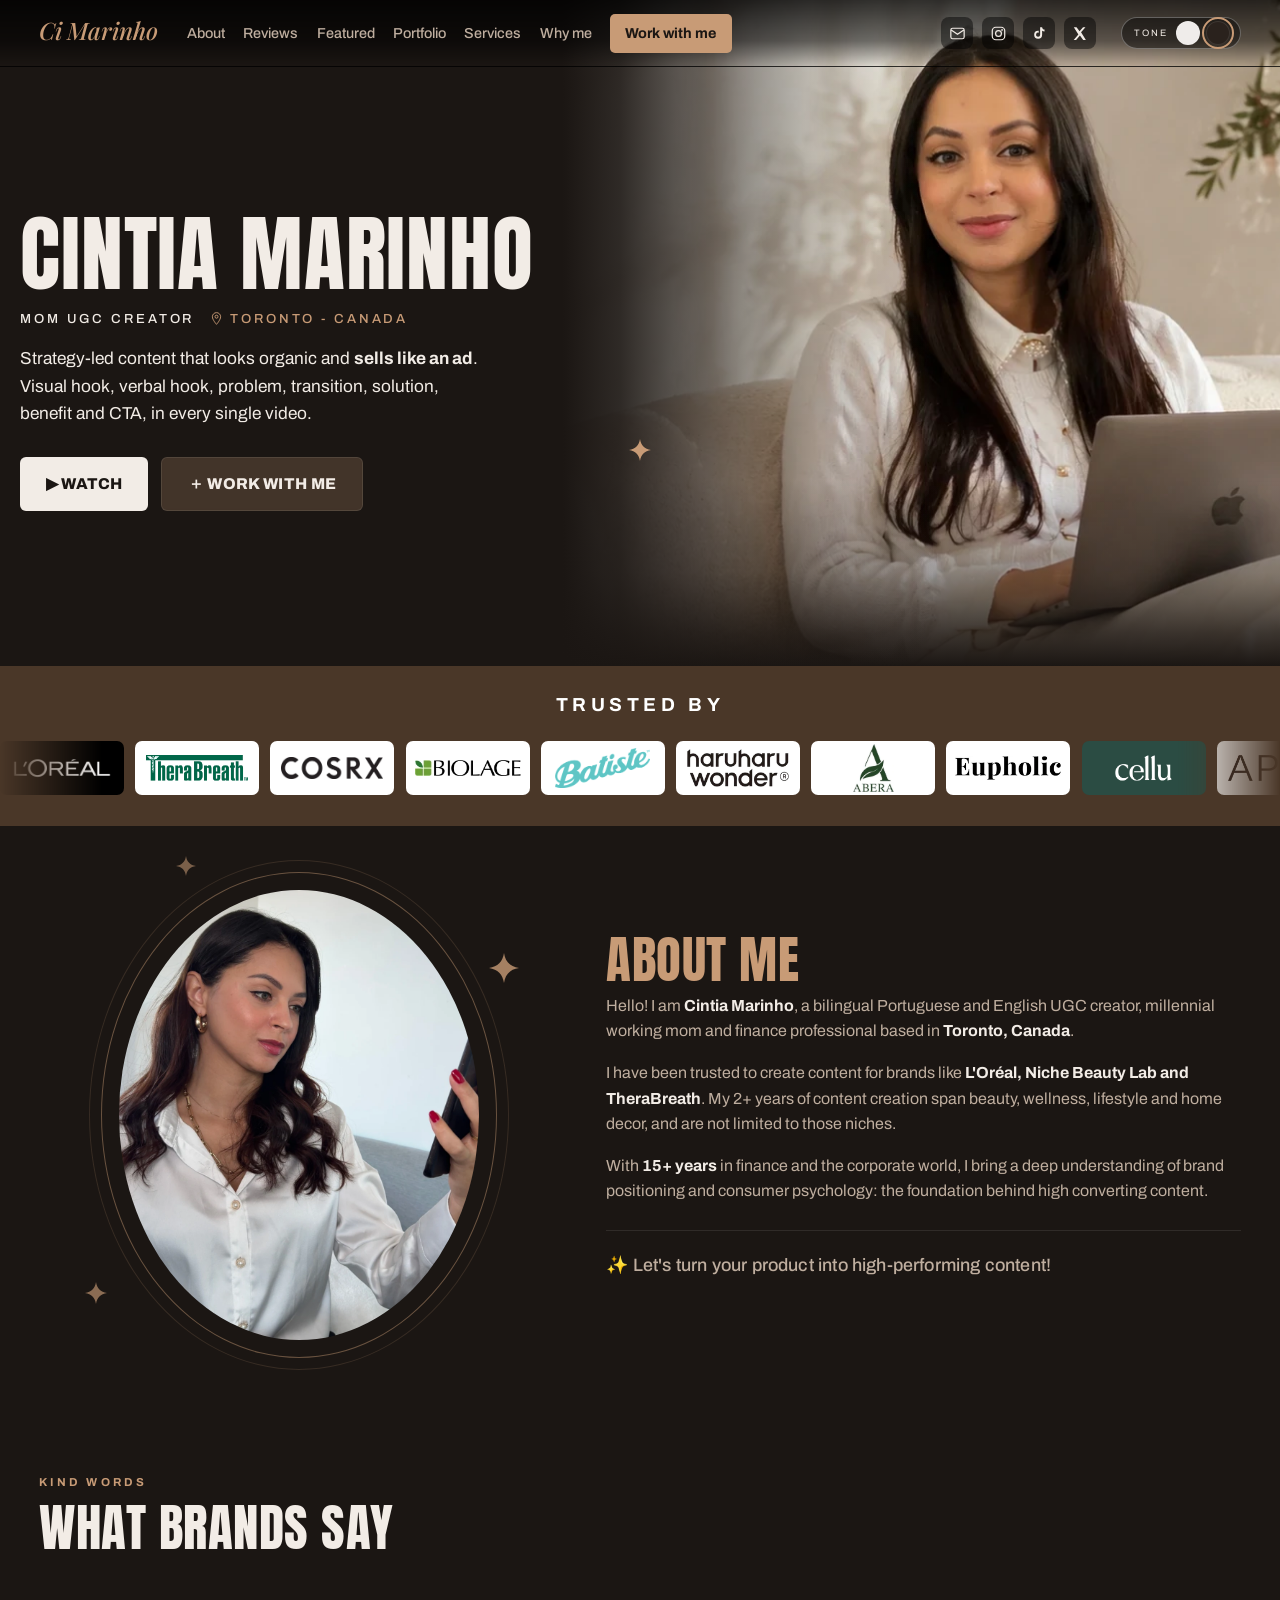
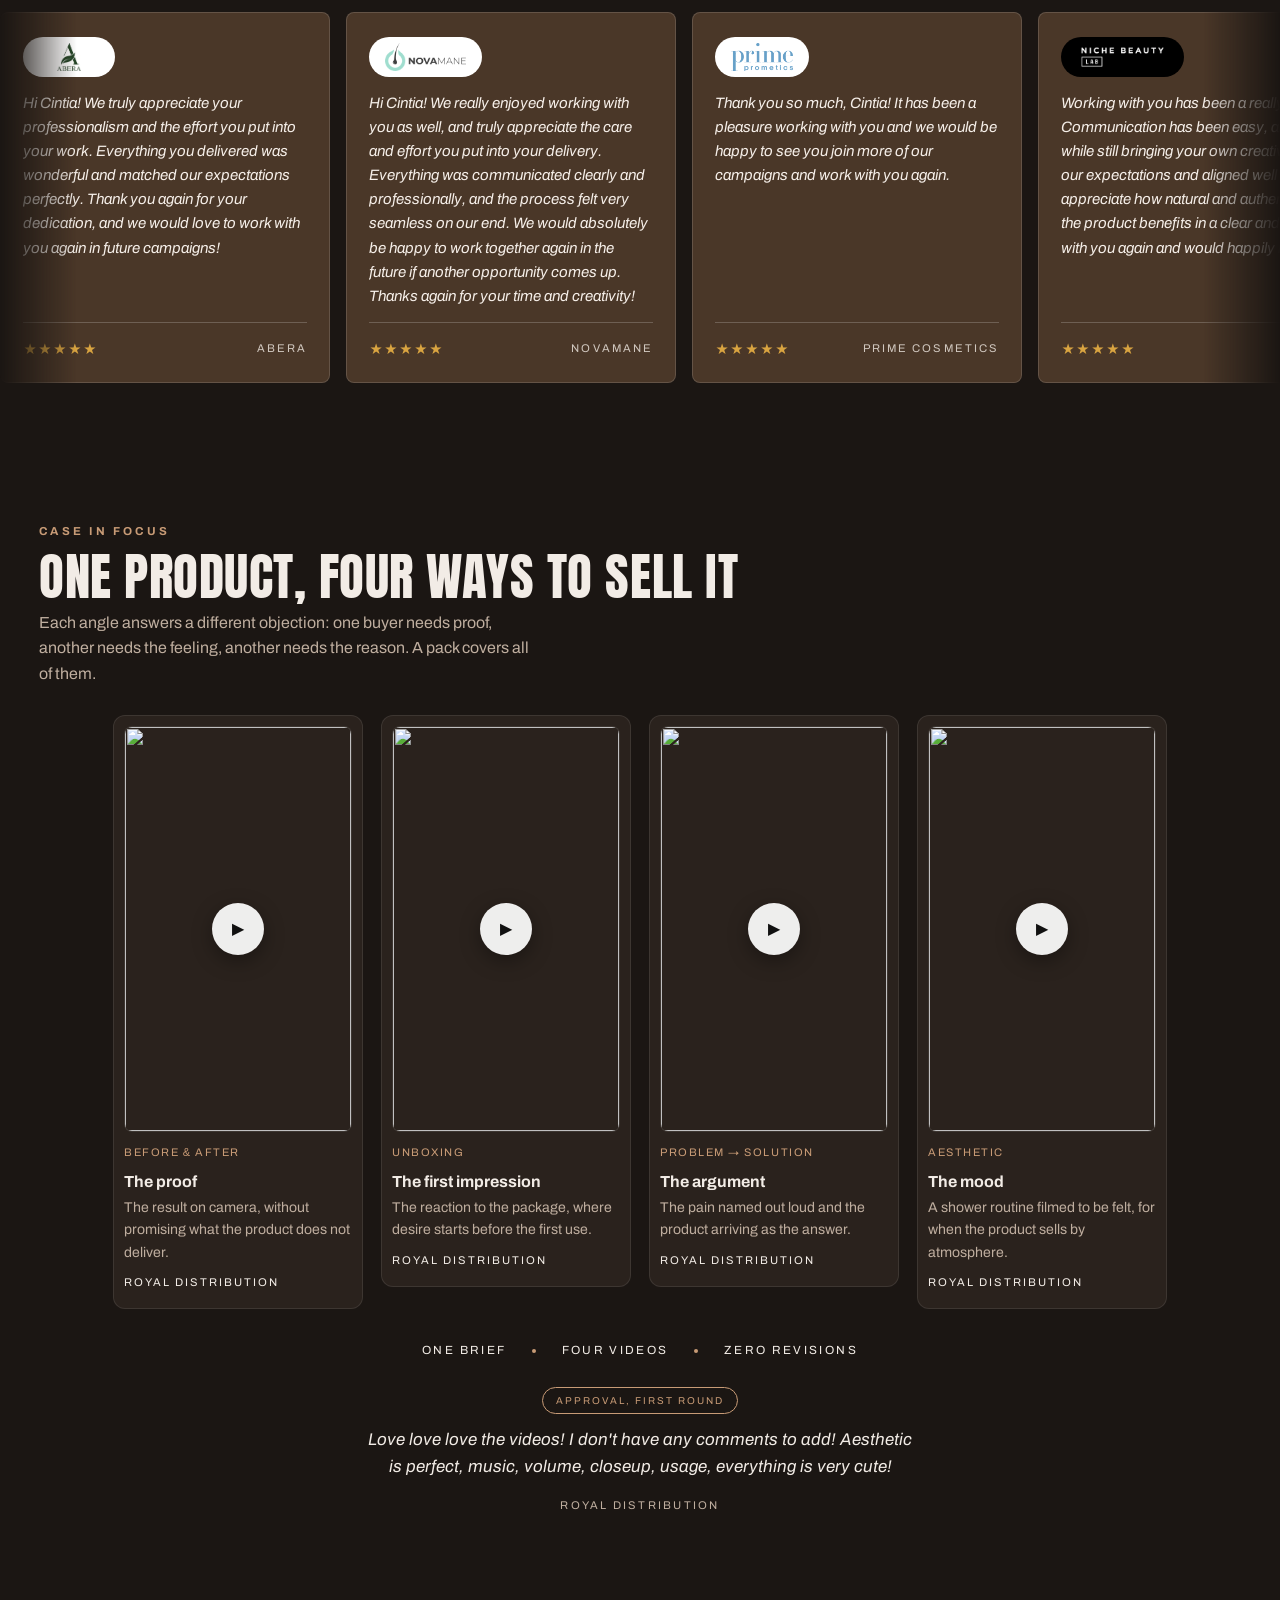
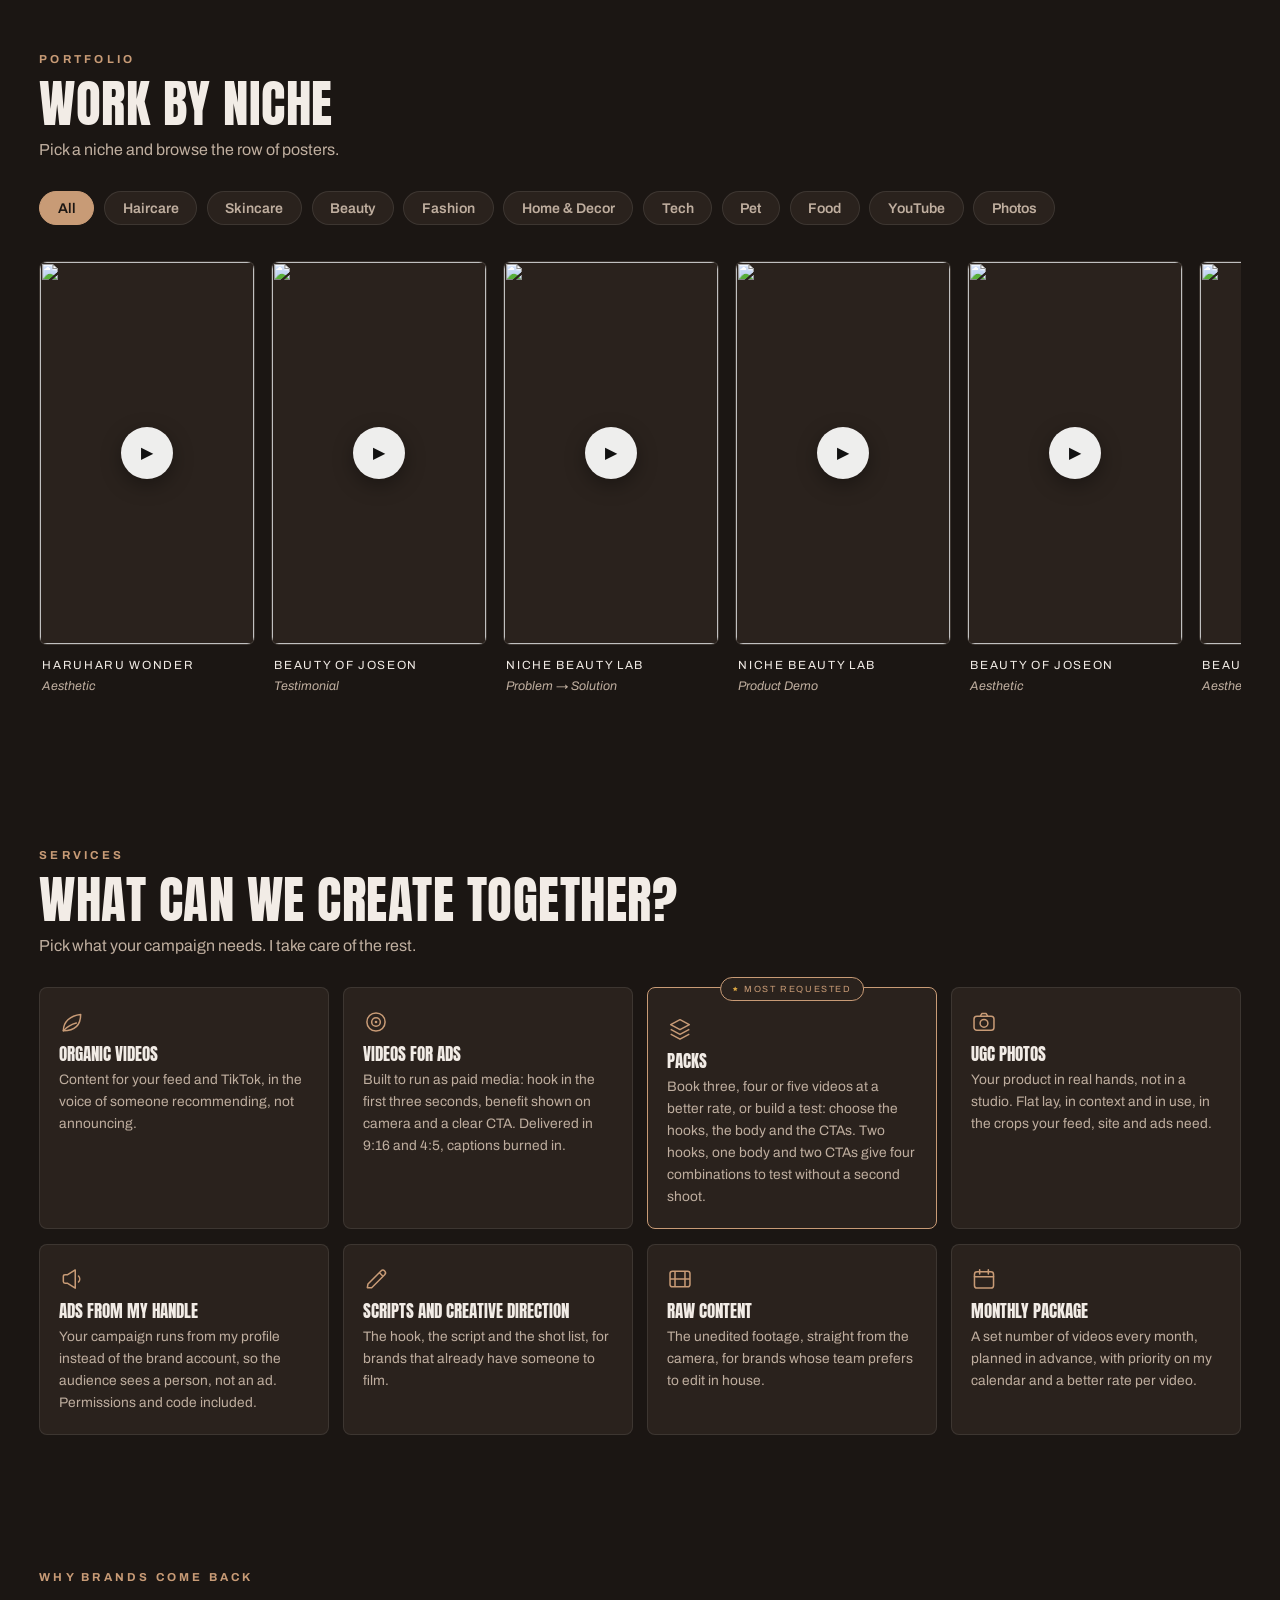
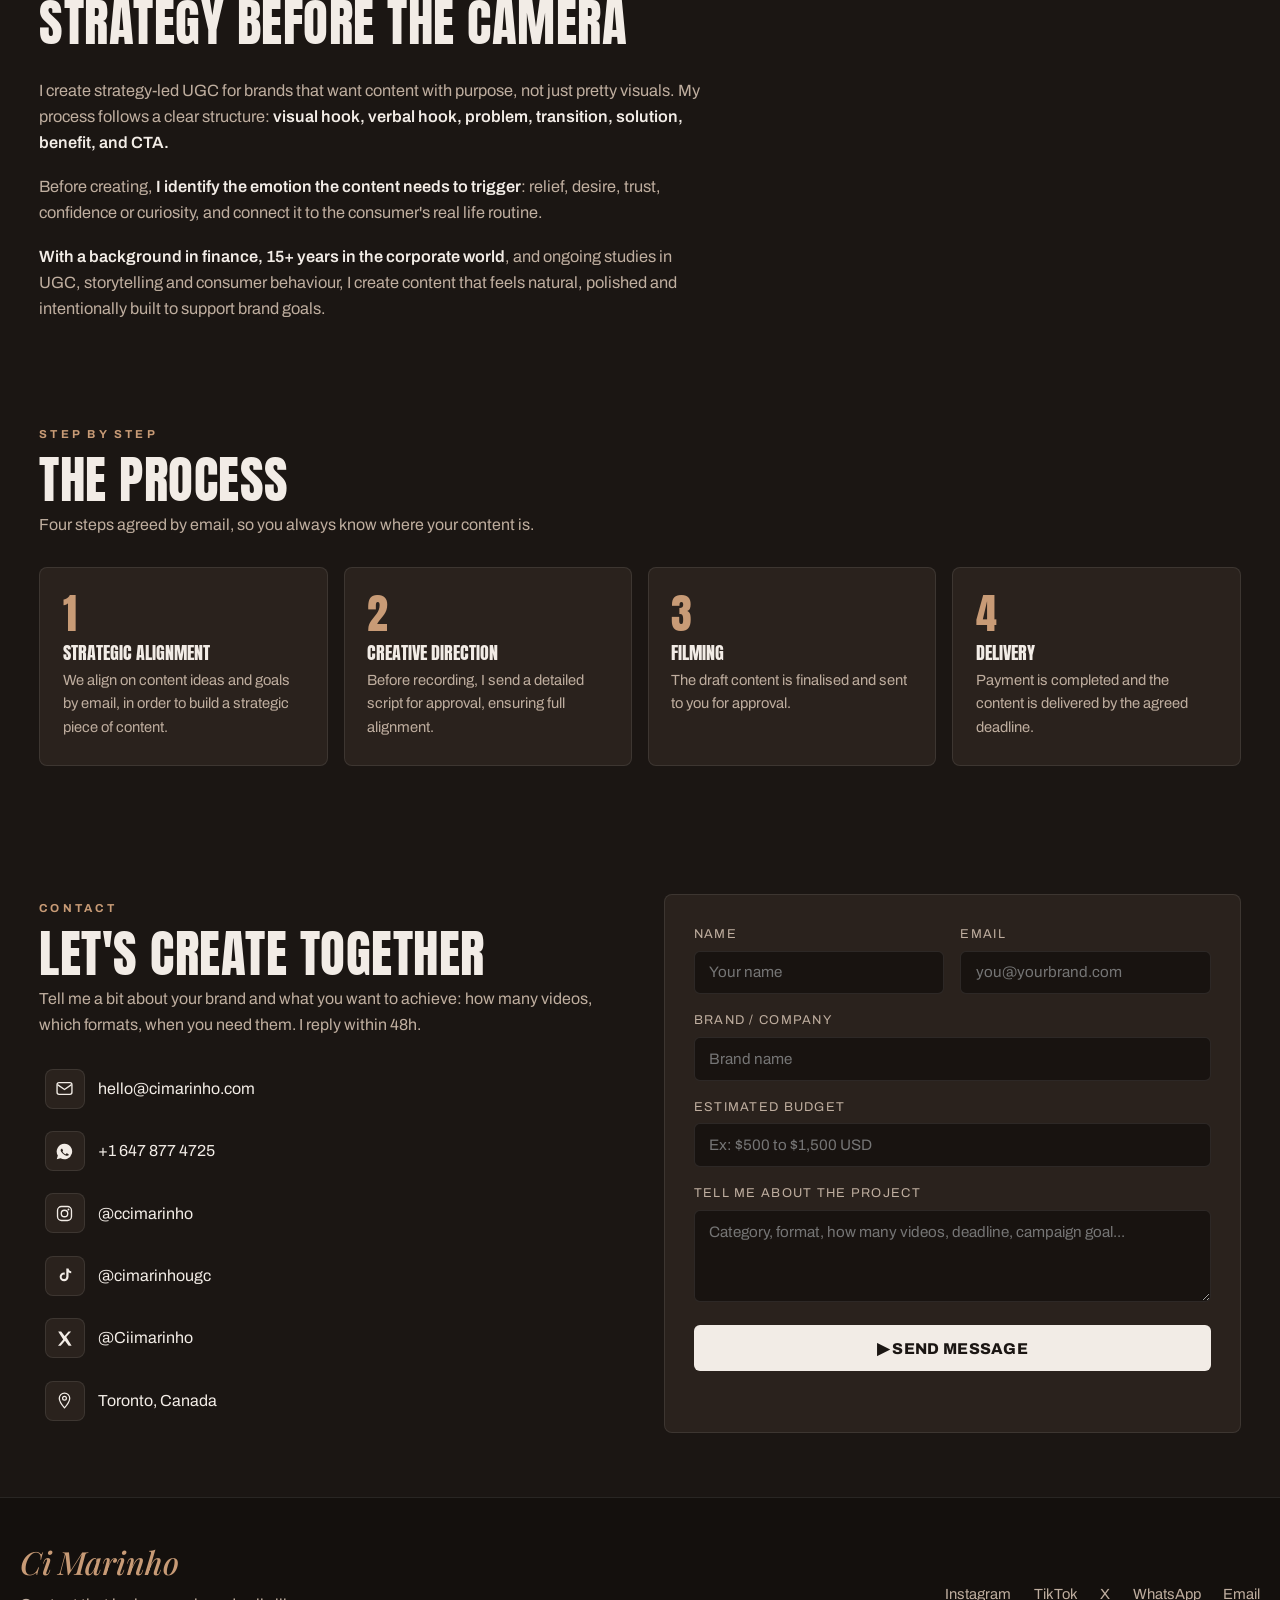
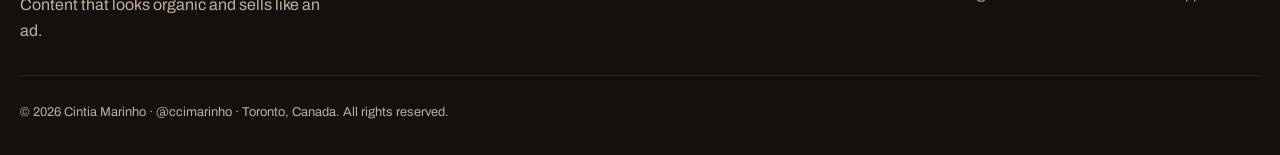
==== index.html @ 3190f309 "Site: budget em USD, carrossel não congela no toque (mobile) - Formulário: placeholder do orçamento " ====
<!DOCTYPE html>
<html lang="en" data-tema="espresso">
<head>
<meta charset="UTF-8">
<meta name="viewport" content="width=device-width, initial-scale=1.0">
<title>Ci Marinho · UGC Creator</title>
<meta name="description" content="Ci Marinho, bilingual UGC Creator in Toronto. Strategy-led content that looks organic and sells like an ad.">
<meta name="theme-color" content="#1b1613">
<!-- o brilho da marca, na abinha do navegador -->
<link rel="icon" href="favicon.svg" type="image/svg+xml">
<link rel="icon" href="favicon-32.png" sizes="32x32" type="image/png">
<link rel="apple-touch-icon" href="apple-touch-icon.png">
<link rel="canonical" href="https://cimarinho.com/">
<link rel="preconnect" href="https://fonts.googleapis.com">
<link rel="preconnect" href="https://fonts.gstatic.com" crossorigin>
<!-- banco de dados do painel (vídeos, formulário e visitas) -->
<script src="https://cdn.jsdelivr.net/npm/@supabase/supabase-js@2" defer></script>
<script src="js/banco.js" defer></script>
<link href="https://fonts.googleapis.com/css2?family=Anton&family=Archivo:ital,wght@0,400;0,500;0,600;0,700;0,800;1,400&family=Playfair+Display:ital,wght@1,500;1,600&display=swap" rel="stylesheet">
<style>
/* ===== RESET & TOKENS ===== */
*, *::before, *::after { box-sizing: border-box; margin: 0; padding: 0; }

/* ============================================================
   DOIS TONS CONVIVEM ATÉ VOCÊ ESCOLHER.
   O botão na barra de cima troca e guarda a escolha.
   Quando decidir, me avise que eu apago o perdedor.
   ============================================================ */

/* ----- TOM ESPRESSO (marrom escuro) ----- */
:root, :root[data-tema="espresso"] {
  --bg: #1b1613;
  --bg-rgb: 27,22,19;   /* mesma cor acima, para degradês que terminam em transparente */
  --red: #c89b76;          /* cor de destaque */
  --red-dark: #b0835e;     /* destaque no hover */
  --on-red: #1b1613;       /* texto em cima do destaque */
  --text: #f2ece6;
  --card: #2a221d;
  --card-2: #322820;
  --muted: #bfae9f;
  --line: rgba(255,255,255,.09);
  --campo: #181310;
  --match: #9fb185;        /* verde discreto do selo de relevância */
  --ph-1: #4b3a2e; --ph-2: #2a211b; --ph-3: #15100d;
  --hero-1: rgba(200,155,118,.30);
  --hero-2: rgba(120,84,56,.40);
  --hero-3: #2a1d14; --hero-4: #1b1613; --hero-5: #130e0b;
  --rodape: #14100d;
  --chip: #ffffff;      /* moldura dos logos: branca nos dois tons, para os logos de fundo branco somirem na moldura */
  --faixa: #4a3728;     /* fundo marrom da faixa de marcas */
  --faixa-topo: #5b4534; /* degradê da faixa de marcas */
  --faixa-luz: rgba(255,226,196,.10);
  --faixa-base: #362a1f;
  --sombra: rgba(0,0,0,.6);
  --radius: 8px;
  --maxw: 1240px;
  --ease: cubic-bezier(.2,.7,.2,1);
}
/* ----- TOM BEGE (claro) ----- */
:root[data-tema="bege"] {
  --bg: #efecea;
  --bg-rgb: 239,236,234;
  --red: #8c5c3b;
  --red-dark: #74492d;
  --on-red: #ffffff;
  --text: #3b312a;
  --card: #ffffff;
  --card-2: #f7f3f0;
  --muted: #6f5c50;
  --line: rgba(59,49,42,.14);
  --campo: #f6f2ef;
  --match: #5f7048;
  --ph-1: #e0d0be; --ph-2: #c9ab8e; --ph-3: #7a5a40;
  --hero-1: rgba(140,92,59,.26);
  --hero-2: rgba(140,92,59,.14);
  --hero-3: #e3d8cd; --hero-4: #efecea; --hero-5: #e7ded6;
  --rodape: #e7e0d9;
  --chip: #ffffff;
  --faixa: #8c5c3b;
  --faixa-topo: #a0704a;
  --faixa-luz: rgba(255,240,222,.22);
  --faixa-base: #73482c;
  --sombra: rgba(92,58,36,.22);
}

html { scroll-behavior: smooth; }

body {
  background: var(--bg);
  color: var(--text);
  font-family: "Archivo", system-ui, sans-serif;
  line-height: 1.6;
  -webkit-font-smoothing: antialiased;
  overflow-x: hidden;
  transition: background .4s ease, color .4s ease;
}

h1, h2, h3 { line-height: 1.02; }
a { color: inherit; text-decoration: none; }
img, svg { display: block; max-width: 100%; }
:focus-visible { outline: 2px solid var(--red); outline-offset: 3px; }

::selection { background: var(--red); color: var(--on-red); }

/* ===== PLACEHOLDER BLOCKS ===== */
.ph {
  background: linear-gradient(135deg, var(--ph-1) 0%, var(--ph-2) 40%, var(--ph-3) 100%);
  position: relative;
  overflow: hidden;
  background-size: cover;
  background-position: center;
}
.ph::after {
  content: "";
  position: absolute; inset: 0;
  background:
    radial-gradient(120% 80% at 20% 0%, rgba(200,155,118,.22), transparent 60%),
    repeating-linear-gradient(45deg, rgba(255,255,255,.04) 0 14px, transparent 14px 28px);
}
.ph.tem-foto::after { display: none; }

/* ===== KICKERS / TITLES ===== */
.kicker {
  display: inline-block;
  font-size: .72rem;
  letter-spacing: .28em;
  text-transform: uppercase;
  color: var(--red);
  font-weight: 700;
  margin-bottom: .65rem;
}
.section__title {
  font-family: "Anton", sans-serif;
  font-weight: 400;
  text-transform: uppercase;
  letter-spacing: .01em;
  font-size: clamp(1.9rem, 5vw, 3.2rem);
  margin-bottom: .4rem;
}
/* título que assume a cor de destaque, no lugar do rótulo pequeno */
.section__title--cor { color: var(--red); }
.section__sub { color: var(--muted); max-width: 56ch; }
/* a Archivo desenha o & como um "Ɛ" e a Anton piora: este aqui usa o & clássico
   da Helvetica, que combina com o texto e não chama atenção */
.amp { font-family: Helvetica, Arial, sans-serif; font-style: normal; font-weight: inherit; }
.section__head { margin-bottom: 1.8rem; }

/* ===== BUTTONS ===== */
.btn {
  display: inline-flex; align-items: center; justify-content: center;
  gap: .5rem;
  font-family: "Archivo", sans-serif;
  font-weight: 800;
  font-size: .98rem;
  letter-spacing: .02em;
  padding: .85rem 1.6rem;
  border-radius: 6px;
  border: 0;
  cursor: pointer;
  transition: transform .18s var(--ease), background .2s, opacity .2s;
}
.btn--play { background: var(--text); color: var(--bg); }
.btn--play:hover { opacity: .88; transform: translateY(-2px); }
.btn--ghost { background: rgba(140,110,85,.35); color: var(--text); backdrop-filter: blur(2px); border: 1px solid var(--line); }
.btn--ghost:hover { background: rgba(140,110,85,.5); transform: translateY(-2px); }
.btn--full { width: 100%; }
.btn:disabled { opacity: .6; cursor: progress; transform: none; }

/* ===== BADGES ===== */
.badge {
  display: inline-block;
  font-size: .7rem;
  font-weight: 800;
  letter-spacing: .12em;
  text-transform: uppercase;
  padding: .3rem .55rem;
  border-radius: 4px;
}
.badge--top { background: var(--red); color: var(--on-red); }
.badge--match { background: rgba(27,22,19,.55); color: var(--match); border: 1px solid var(--match); }
:root[data-tema="bege"] .badge--match { background: rgba(255,255,255,.82); }
.badge--ugc { background: rgba(255,255,255,.1); color: var(--text); border: 1px solid var(--line); }
:root[data-tema="bege"] .badge--ugc { background: rgba(59,49,42,.06); }

/* ===== NAVBAR ===== */
.nav {
  position: fixed; top: 0; left: 0; right: 0; z-index: 60;
  transition: background .3s, backdrop-filter .3s, border-color .3s;
  background: linear-gradient(180deg, rgba(0,0,0,.78) 0%, rgba(0,0,0,.5) 62%, transparent 100%);
  border-bottom: 1px solid transparent;
}
:root[data-tema="bege"] .nav { background: linear-gradient(180deg, rgba(239,236,234,.95) 0%, rgba(239,236,234,.72) 62%, transparent 100%); }
.nav.is-scrolled { background: var(--bg); backdrop-filter: blur(8px); border-bottom-color: var(--line); }
.nav__inner {
  max-width: var(--maxw); margin: 0 auto;
  display: flex; align-items: center; gap: 1rem;
  padding: .85rem 1.2rem;
}
/* MARCA: "Cintia" em sans pesada, "Marinho" em serifada itálica,
   no espírito do logo que você mandou de referência. */
.brand__mark {
  display: inline-flex; align-items: baseline; gap: .2em;
  font-size: 1.5rem; line-height: 1;
  text-transform: none; letter-spacing: 0;
  color: var(--text); white-space: nowrap;
}
.brand__first, .brand__last { font-family: "Playfair Display", Georgia, serif; font-style: italic; font-weight: 500; color: var(--red); }
.footer .brand__mark { font-size: 2rem; }
.nav__links { display: flex; align-items: center; gap: 1.15rem; margin-left: .8rem; }
.nav__links a { color: var(--muted); font-size: .9rem; font-weight: 500; white-space: nowrap; transition: color .2s; }
.nav__links a:hover { color: var(--text); }
/* o item da seção em que você está fica marcado */
.nav__links a { position: relative; }
.nav__links a.is-active { color: var(--red); }
.nav__links a.is-active::after {
  content: ""; position: absolute; left: 0; right: 0; bottom: -7px;
  height: 2px; border-radius: 2px; background: var(--red);
}
.nav__cta.is-active { box-shadow: 0 0 0 2px var(--bg), 0 0 0 4px var(--red); }
.nav__cta.is-active::after { display: none; }
.nav__cta {
  background: var(--red); color: var(--on-red) !important;
  padding: .5rem .95rem; border-radius: 5px; font-weight: 700 !important;
  transition: background .2s, transform .18s var(--ease);
}
.nav__cta:hover { background: var(--red-dark); transform: translateY(-1px); }
.nav__icons { margin-left: auto; display: flex; align-items: center; gap: .55rem; }
.nav__icon {
  width: 32px; height: 32px; border-radius: 8px;
  display: flex; align-items: center; justify-content: center;
  color: var(--muted); border: 1px solid transparent;
  transition: color .2s, border-color .2s, background .2s;
}
.nav__icon svg { width: 17px; height: 17px; }
/* em cima da foto do topo, o cinza sumia: ícone claro e uma pastilha discreta atrás */
.nav:not(.is-scrolled) .nav__icon { color: #f2ece6; background: rgba(0,0,0,.46); }
:root[data-tema="bege"] .nav:not(.is-scrolled) .nav__icon { color: #3b312a; background: rgba(255,255,255,.74); }
.nav__icon:hover { color: var(--red); border-color: var(--line); background: var(--card); }
/* troca de tom, temporária */
.nav__tema { display: flex; align-items: center; gap: 6px; border: 1px solid var(--line); border-radius: 999px; padding: 3px 10px 3px 12px; margin-left: .6rem; }
.nav:not(.is-scrolled) .nav__tema { background: rgba(0,0,0,.46); border-color: rgba(255,255,255,.3); }
:root[data-tema="bege"] .nav:not(.is-scrolled) .nav__tema { background: rgba(255,255,255,.74); border-color: rgba(59,49,42,.24); }
.nav:not(.is-scrolled) .nav__tema-rotulo { color: #f2ece6; }
:root[data-tema="bege"] .nav:not(.is-scrolled) .nav__tema-rotulo { color: #3b312a; }
.nav__tema-rotulo { font-size: .58rem; letter-spacing: .2em; text-transform: uppercase; color: var(--muted); margin-right: 2px; }
.nav__tema button { width: 24px; height: 24px; border-radius: 50%; border: 1px solid var(--line); cursor: pointer; font-size: 0; padding: 0; }
.nav__tema button[data-tema="bege"] { background: #efecea; }
.nav__tema button[data-tema="espresso"] { background: #2a221d; }
.nav__tema button[aria-pressed="true"] { outline: 2px solid var(--red); outline-offset: 2px; }
.nav__burger {
  display: none; flex-direction: column; gap: 5px;
  background: none; border: 0; cursor: pointer; padding: .3rem;
}
.nav__burger span { width: 26px; height: 2px; background: var(--text); border-radius: 2px; transition: transform .25s, opacity .25s; }
.nav.is-open .nav__burger span:nth-child(1) { transform: translateY(7px) rotate(45deg); }
.nav.is-open .nav__burger span:nth-child(2) { opacity: 0; }
.nav.is-open .nav__burger span:nth-child(3) { transform: translateY(-7px) rotate(-45deg); }

/* ===== HERO ===== */
.hero {
  position: relative;
  min-height: 74vh;
  display: flex; align-items: center;
  padding: 7rem 1.2rem 3.5rem;
  overflow: hidden;
}
/* FOTO DA CAPA: ela ocupa a metade direita, exibida menor que o arquivo,
   por isso aparece nítida. Para trocar, substitua img/capa.webp. */
.hero__foto {
  position: absolute; top: 0; right: 0; bottom: 0; width: 56%;
  background-image: url("img/capa.webp?v=3");
  background-size: cover;
  background-position: 62% 14%;
  background-repeat: no-repeat;
}
/* a foto se dissolve no fundo: à esquerda, em direção ao texto, e embaixo,
   em direção à faixa de marcas. Os degradês terminam na própria cor do fundo,
   senão aparece aquela sombra cinza no meio do caminho. */
.hero__foto::after {
  content: ""; position: absolute; inset: 0;
  background:
    linear-gradient(90deg,
      rgba(var(--bg-rgb),1) 0%,
      rgba(var(--bg-rgb),.9) 8%,
      rgba(var(--bg-rgb),.66) 17%,
      rgba(var(--bg-rgb),.4) 26%,
      rgba(var(--bg-rgb),.18) 35%,
      rgba(var(--bg-rgb),.05) 44%,
      rgba(var(--bg-rgb),0) 52%),
    linear-gradient(180deg,
      rgba(var(--bg-rgb),0) 72%,
      rgba(var(--bg-rgb),.35) 86%,
      rgba(var(--bg-rgb),.8) 95%,
      rgba(var(--bg-rgb),1) 100%);
}
.hero__content { position: relative; z-index: 2; max-width: var(--maxw); width: 100%; margin: 0 auto; }
.hero__texto { max-width: 54%; }
.hero__title {
  font-family: "Anton", sans-serif;
  font-weight: 400;
  font-size: clamp(2.8rem, 6.6vw, 5.4rem);
  text-transform: uppercase;
  letter-spacing: .01em;
}
.hero__starring {
  display: flex; flex-wrap: wrap; align-items: center; gap: .45rem .9rem;
  color: var(--text); margin: .7rem 0 1rem;
  font-size: .82rem; font-weight: 500; letter-spacing: .22em; text-transform: uppercase;
}
.hero__local { display: inline-flex; align-items: center; gap: .4rem; color: var(--red); }
.hero__local svg { flex: none; }
.hero__desc { max-width: 46ch; font-size: 1.08rem; color: var(--text); margin-bottom: 1.8rem; }
.hero__actions { display: flex; flex-wrap: wrap; gap: .8rem; }

/* ===== MARCAS / MARQUEE ===== */
.brands { background: var(--faixa); padding: 1.5rem 0 1.7rem; }
.brands__label {
  text-align: center; color: #fff;
  text-transform: uppercase; letter-spacing: .24em; font-size: 1.18rem;
  margin-bottom: 1.05rem; font-weight: 700;
}
.marquee { overflow: hidden; padding: 4px 0; -webkit-mask-image: linear-gradient(90deg, transparent, #000 8%, #000 92%, transparent); mask-image: linear-gradient(90deg, transparent, #000 8%, #000 92%, transparent); }
.marquee__track { display: flex; gap: .7rem; width: max-content; animation: marquee 44s linear infinite; }
/* pausar SÓ em mouse de verdade. No celular, o toque virava um "hover" grudado
   e o carrossel congelava sem voltar. Com (hover: hover) o touch nunca pausa. */
@media (hover: hover) { .marquee:hover .marquee__track { animation-play-state: paused; } }
.brand-chip {
  flex: none;
  display: flex; align-items: center; justify-content: center;
  background: var(--chip);
  border-radius: 7px;
  width: 124px; height: 54px;
  padding: var(--respiro, 7px 11px);
  transition: transform .25s var(--ease), box-shadow .25s;
}
.brand-chip:hover { transform: translateY(-2px); box-shadow: 0 8px 18px rgba(0,0,0,.26); }
/* o logo ocupa a moldura inteira, sem cortar. Quem é quadrado ou muito fino
   ganha menos margem pela variável --respiro, em vez de ser ampliado. */
.brand-chip img { width: 100%; height: 100%; object-fit: contain; }
/* marca cujo logo já vem com fundo próprio: a moldura assume a mesma cor,
   assim a emenda some e o logo continua inteiro, sem corte */
.brand-chip--cor { padding: 6px 9px; }
@keyframes marquee { to { transform: translateX(-50%); } }

/* ===== SOBRE ===== */
.about {
  max-width: var(--maxw); margin: 0 auto;
  padding: 4rem 1.2rem;
  display: grid; grid-template-columns: 0.9fr 1.1fr; gap: 3rem; align-items: center;
}
.ph--portrait { aspect-ratio: 4/5; border-radius: var(--radius); background-size: cover; background-position: center; }
/* retrato do About: moldura oval, fio fino em volta e brilhos, no espírito do seu Canva */
.retrato { position: relative; max-width: 360px; margin: 0 auto; }
.retrato .ph--portrait { border-radius: 50%; }
.retrato .ph--portrait::after { display: none; }
.retrato::before {
  content: ""; position: absolute; inset: -18px;
  border: 1px solid var(--red); border-radius: 50%; opacity: .45;
}
.retrato::after {
  content: ""; position: absolute; inset: -30px;
  border: 1px solid var(--red); border-radius: 50%; opacity: .16;
}
.brilho { position: absolute; fill: var(--red); pointer-events: none; }
.brilho--1 { top: -34px; left: 16%; width: 20px; height: 20px; opacity: .55; }
.brilho--2 { top: 14%; right: -40px; width: 30px; height: 30px; opacity: .8; }
.brilho--3 { bottom: 8%; left: -34px; width: 22px; height: 22px; opacity: .65; }
.about__text p { color: var(--muted); margin-bottom: 1rem; }
.about__text strong { color: var(--text); }
.about__fecho {
  margin-top: 1.6rem; padding-top: 1.3rem; border-top: 1px solid var(--line);
  color: var(--red); font-size: 1.12rem; font-weight: 500; letter-spacing: .01em;
}

/* ===== POR QUE EU ===== */
.porque { max-width: var(--maxw); margin: 0 auto; padding: 4rem 1.2rem 2rem; }
.porque__texto { max-width: 74ch; }
.porque__texto p { color: var(--muted); margin-bottom: 1.1rem; font-size: 1.02rem; }
.porque__texto strong { color: var(--text); font-weight: 600; }

/* ===== O PROCESSO ===== */
.processo { max-width: var(--maxw); margin: 0 auto; padding: 3rem 1.2rem 4rem; }
.processo__grid { display: grid; grid-template-columns: repeat(4, 1fr); gap: 1rem; }
.passo {
  background: var(--card); border: 1px solid var(--line); border-radius: var(--radius);
  padding: 1.6rem 1.4rem; position: relative; overflow: hidden;
  transition: transform .22s var(--ease), border-color .22s, background .22s;
}
.passo:hover { transform: translateY(-4px); border-color: var(--red); background: var(--card-2); }
.passo__n {
  font-family: "Anton", sans-serif; font-size: 2.6rem; line-height: 1;
  color: var(--red); display: block; margin-bottom: .6rem;
}
.passo__titulo { font-family: "Anton", sans-serif; font-weight: 400; text-transform: uppercase; font-size: 1.1rem; margin-bottom: .4rem; }
.passo__texto { color: var(--muted); font-size: .92rem; margin: 0; }

/* ===== PORTFÓLIO ===== */
.portfolio { max-width: var(--maxw); margin: 0 auto; padding: 4rem 1.2rem; }
.tabs { display: flex; flex-wrap: wrap; gap: .6rem; margin-bottom: 1.6rem; }
.tab {
  background: var(--card); color: var(--muted);
  border: 1px solid var(--line); border-radius: 30px;
  padding: .5rem 1.1rem; font-size: .88rem; font-weight: 600;
  cursor: pointer; transition: background .2s, color .2s, border-color .2s;
  font-family: inherit;
}
.tab:hover { color: var(--text); border-color: var(--red); }
.tab.is-active { background: var(--red); color: var(--on-red); border-color: var(--red); }

.row { overflow-x: auto; overflow-y: hidden; padding: .6rem 0 1rem; scrollbar-width: thin; scrollbar-color: var(--red) transparent; }
.row::-webkit-scrollbar { height: 8px; }
.row::-webkit-scrollbar-thumb { background: var(--red); border-radius: 8px; }
.row__track { display: flex; gap: 1rem; width: max-content; }

.poster { flex: none; width: 216px; }
.poster--video { width: 384px; }
.poster--foto { width: 288px; }
.poster__quadro {
  position: relative; width: 100%; aspect-ratio: 9 / 16;
  background: var(--card); border: 1px solid var(--line); border-radius: var(--radius);
  overflow: hidden;
}
.poster--video .poster__quadro { aspect-ratio: 16 / 9; }
.poster--foto .poster__quadro { aspect-ratio: 3 / 4; }
.poster__botao { position: absolute; inset: 0; padding: 0; border: 0; cursor: pointer; background: none; width: 100%; height: 100%; }
.poster__capa { width: 100%; height: 100%; object-fit: cover; display: block; transition: transform .35s var(--ease); }
.poster__botao:hover .poster__capa { transform: scale(1.06); }
.poster__quadro iframe { width: 100%; height: 100%; border: 0; display: block; }
.poster__play {
  position: absolute; left: 50%; top: 50%; transform: translate(-50%,-50%);
  width: 52px; height: 52px; border-radius: 50%;
  background: rgba(255,255,255,.92); color: #111;
  display: flex; align-items: center; justify-content: center; font-size: 1rem;
  box-shadow: 0 6px 20px rgba(0,0,0,.35); transition: transform .3s var(--ease);
}
.poster__botao:hover .poster__play { transform: translate(-50%,-50%) scale(1.1); }
/* marca e formato embaixo do vídeo, discretos */
.poster__meta { padding: .7rem .2rem 0; display: flex; flex-direction: column; gap: .12rem; }
.poster__marca { font-size: .74rem; letter-spacing: .14em; text-transform: uppercase; color: var(--text); }
.poster__formato { font-size: .78rem; color: var(--muted); font-style: italic; }
.poster__destaque { font-size: .72rem; font-weight: 700; color: var(--red); letter-spacing: .02em; }

/* ===== SERVIÇOS ===== */
.services { max-width: var(--maxw); margin: 0 auto; padding: 4rem 1.2rem; }
.services__grid { display: grid; grid-template-columns: repeat(4, 1fr); gap: .9rem; }
.service {
  background: var(--card); border: 1px solid var(--line);
  border-radius: var(--radius); padding: 1.3rem 1.2rem;
  transition: transform .22s var(--ease), border-color .22s, background .22s;
}
.service:hover { transform: translateY(-4px); border-color: var(--red); background: var(--card-2); }
.service { position: relative; }
.service--destaque { border-color: var(--red); padding-top: 1.7rem; }
/* a etiqueta senta na borda de cima do cartão, como nos planos em destaque */
.service__estrela {
  position: absolute; top: -11px; left: 50%; transform: translateX(-50%);
  display: inline-flex; align-items: center; gap: .35rem; white-space: nowrap;
  background: var(--card); border: 1px solid var(--red); border-radius: 999px;
  padding: .22rem .7rem; color: var(--red);
  font-size: .56rem; letter-spacing: .18em; text-transform: uppercase;
}
.service__estrela svg { width: 12px; height: 12px; display: block; fill: #d9a441; color: #d9a441; }
.service__ic { color: var(--red); margin-bottom: .7rem; }
.service__ic svg { width: 26px; height: 26px; display: block; }
.service__title { font-family: "Anton", sans-serif; text-transform: uppercase; font-weight: 400; font-size: 1.05rem; margin-bottom: .35rem; }
.service__desc { color: var(--muted); font-size: .86rem; line-height: 1.6; }

.results { max-width: var(--maxw); margin: 0 auto; padding: 4rem 1.2rem 1.4rem; scroll-margin-top: 86px; }

/* ===== DEPOIMENTOS ===== */
.testimonials { padding: 0 0 4rem; }
/* os depoimentos passam sozinhos, como a faixa de marcas, e param no hover */
.testimonials__wrap {
  overflow: hidden;
  -webkit-mask-image: linear-gradient(90deg, transparent, #000 6%, #000 94%, transparent);
  mask-image: linear-gradient(90deg, transparent, #000 6%, #000 94%, transparent);
}
.testimonials__track { display: flex; gap: 1rem; width: max-content; padding: .4rem 0; animation: marquee 90s linear infinite; }
@media (hover: hover) { .testimonials__wrap:hover .testimonials__track { animation-play-state: paused; } }
.testimonial {
  flex: none; width: 330px;
  background: var(--faixa); border: 1px solid rgba(255,255,255,.14); color: #f6efe9;
  border-radius: var(--radius); padding: 1.5rem 1.4rem 1.3rem;
  display: flex; flex-direction: column; gap: .9rem;
  transition: border-color .22s;
}
.testimonial:hover { border-color: rgba(255,255,255,.4); }
/* na faixa de marcas o logo fica num retângulo. Aqui ele vira pílula, para
   as duas seções não parecerem a mesma coisa. */
.testimonial__marca {
  align-self: flex-start; display: flex; align-items: center; justify-content: center;
  height: 40px; min-width: 92px; padding: 6px 16px;
  background: #fff; border-radius: 999px;
}
.testimonial__marca img { max-height: 100%; max-width: 110px; object-fit: contain; }
.testimonial__text {
  color: #f6efe9; font-style: italic; font-size: .94rem; margin: 0; flex: 1;
  display: -webkit-box; -webkit-line-clamp: 9; -webkit-box-orient: vertical; overflow: hidden;
}
/* depoimento longo ganha o dobro de largura, para caber inteiro sem corte */
.testimonial--largo { width: 560px; }
.testimonial--largo .testimonial__text { -webkit-line-clamp: 12; }
.testimonial__pe { display: flex; align-items: center; justify-content: space-between; gap: .8rem; border-top: 1px solid rgba(255,255,255,.2); padding-top: .9rem; }
.estrelas { color: #d9a441; letter-spacing: .12em; font-size: .92rem; }
.testimonial__nome { font-size: .7rem; letter-spacing: .18em; text-transform: uppercase; color: rgba(246,239,233,.78); }

/* ===== CONTATO ===== */
.contact {
  max-width: var(--maxw); margin: 0 auto; padding: 4rem 1.2rem;
  display: grid; grid-template-columns: 1fr 1fr; gap: 3rem; align-items: start;
}
.contact__lead { color: var(--muted); margin-bottom: 1.6rem; }
.contact__list { list-style: none; display: flex; flex-direction: column; gap: .7rem; }
/* a linha inteira é clicável: ícone e texto */
.contact__item {
  display: inline-flex; align-items: center; gap: .85rem;
  padding: .35rem .5rem .35rem .35rem; border-radius: 8px;
  transition: color .2s, background .2s;
}
a.contact__item:hover { color: var(--red); background: var(--card); }
a.contact__item:hover .contact__ic { border-color: var(--red); color: var(--red); }
.contact__ic {
  width: 40px; height: 40px; border-radius: 8px; flex: none;
  display: flex; align-items: center; justify-content: center;
  background: var(--card); border: 1px solid var(--line); color: var(--text);
  transition: border-color .2s, color .2s;
}
.contact__ic svg { width: 19px; height: 19px; }

.contact__form { background: var(--card); border: 1px solid var(--line); border-radius: var(--radius); padding: 1.8rem; }
.field { margin-bottom: 1rem; }
/* dois campos lado a lado, que viram um embaixo do outro no celular */
.field__par { display: grid; grid-template-columns: 1fr 1fr; gap: 0 1rem; }
.field label { display: block; font-size: .8rem; text-transform: uppercase; letter-spacing: .1em; color: var(--muted); margin-bottom: .4rem; }
.field input, .field textarea {
  width: 100%; background: var(--campo); border: 1px solid var(--line);
  border-radius: 6px; padding: .8rem .9rem; color: var(--text);
  font-family: inherit; font-size: .95rem; resize: vertical;
  transition: border-color .2s, box-shadow .2s;
}
.field input:focus, .field textarea:focus { outline: none; border-color: var(--red); box-shadow: 0 0 0 3px rgba(140,92,59,.18); }
.form__feedback { margin-top: .8rem; font-weight: 700; color: var(--match); min-height: 1.2em; }
.form__feedback--erro { color: var(--red); }
.honeypot { position: absolute; left: -9999px; width: 1px; height: 1px; opacity: 0; }

/* ===== FOOTER ===== */
.footer { border-top: 1px solid var(--line); background: var(--rodape); padding: 3rem 1.2rem 2rem; }
.footer__inner {
  max-width: var(--maxw); margin: 0 auto;
  display: flex; justify-content: space-between; gap: 2rem; flex-wrap: wrap;
  padding-bottom: 2rem; border-bottom: 1px solid var(--line);
}
.footer__brand p { color: var(--muted); margin-top: .6rem; max-width: 34ch; }
.footer__links { display: flex; flex-wrap: wrap; gap: 1.4rem; align-items: center; }
.footer__links a { color: var(--muted); font-size: .92rem; }
.footer__links a:hover { color: var(--red); }
.footer__legal { max-width: var(--maxw); margin: 1.6rem auto 0; color: var(--muted); font-size: .8rem; display: flex; flex-direction: column; gap: .7rem; }

/* ===== CURSOR PRÓPRIO =====
   Só entra em quem usa mouse. No celular e no tablet nada muda. */
.cursor { display: none; }
@media (pointer: fine) {
  html.tem-cursor, html.tem-cursor body { cursor: none; }
  html.tem-cursor a, html.tem-cursor button, html.tem-cursor .poster__botao, html.tem-cursor .tab { cursor: none; }
  /* nos campos de texto o cursor normal continua, senão atrapalha na hora de escrever */
  html.tem-cursor input, html.tem-cursor textarea { cursor: text; }
  html.tem-cursor.player-aberto, html.tem-cursor.player-aberto body { cursor: auto; }

  .cursor {
    display: block; position: fixed; left: 0; top: 0; z-index: 200;
    pointer-events: none; transform: translate(-50%, -50%);
    transition: opacity .2s ease;
  }
  .cursor.sumiu { opacity: 0; }
  /* o brilho de quatro pontas, o mesmo do retrato do About */
  .cursor__brilho {
    display: block; width: 22px; height: 22px; fill: var(--red);
    transition: width .25s var(--ease), height .25s var(--ease), opacity .2s ease, transform .3s var(--ease);
  }
  /* sobre link ou botão: o brilho encolhe um pouco */
  .cursor.no-alvo .cursor__brilho { width: 14px; height: 14px; transform: rotate(45deg); }
  /* sobre vídeo: o brilho some e entra o círculo com Watch */
  .cursor.no-video .cursor__brilho { opacity: 0; transform: scale(.4); }
  .cursor__circulo {
    position: absolute; left: 50%; top: 50%; transform: translate(-50%,-50%) scale(.3);
    width: 74px; height: 74px; border-radius: 50%; background: var(--red);
    display: flex; align-items: center; justify-content: center;
    opacity: 0; transition: opacity .2s ease, transform .25s var(--ease);
  }
  .cursor__rotulo {
    font-size: .58rem; letter-spacing: .18em; text-transform: uppercase;
    color: var(--sobre-destaque); white-space: nowrap;
  }
  .cursor.no-video .cursor__circulo { opacity: 1; transform: translate(-50%,-50%) scale(1); }
}
@media (prefers-reduced-motion: reduce) {
  .cursor__brilho, .cursor__circulo { transition: none; }
}

/* ===== PLAYER EM TELA CHEIA ===== */
.player { position: fixed; inset: 0; z-index: 110; display: flex; align-items: center; justify-content: center; padding: 4vh 3vw 3vh; }
.player[hidden] { display: none; }
.player__fundo { position: absolute; inset: 0; background: rgba(8,5,4,.86); backdrop-filter: blur(6px); opacity: 0; transition: opacity .26s ease; }
.player.is-open .player__fundo { opacity: 1; }
.player__caixa { position: relative; z-index: 2; display: flex; flex-direction: column; align-items: center; gap: .9rem; transform: scale(.94); opacity: 0; transition: transform .26s var(--ease), opacity .26s ease; }
.player.is-open .player__caixa { transform: none; opacity: 1; }
.player__moldura { height: min(86vh, 1100px); width: auto; aspect-ratio: 9 / 16; max-width: 92vw; border-radius: 10px; overflow: hidden; background: #000; box-shadow: 0 30px 80px rgba(0,0,0,.6); }
.player__moldura--deitado { width: min(92vw, 1400px); height: auto; max-height: 82vh; aspect-ratio: 16 / 9; }
.player__moldura iframe { width: 100%; height: 100%; border: 0; display: block; }
/* foto: a largura vem da própria imagem, então cada uma abre no formato em que foi tirada */
.player__moldura--foto { aspect-ratio: auto; width: auto; background: transparent; }
.player__moldura--foto img { height: 100%; width: auto; max-width: 92vw; object-fit: contain; display: block; }
.player__legenda { display: flex; align-items: center; gap: .7rem; color: #f2ece6; }
.player__marca { font-size: .76rem; letter-spacing: .18em; text-transform: uppercase; }
.player__formato { font-size: .85rem; font-style: italic; opacity: .75; }
.player__fechar {
  position: absolute; z-index: 3; top: 18px; right: 22px; width: 42px; height: 42px; border-radius: 50%;
  background: rgba(255,255,255,.12); border: 1px solid rgba(255,255,255,.35); color: #fff;
  font-size: 1rem; cursor: pointer; transition: background .2s;
}
.player__fechar:hover { background: rgba(255,255,255,.26); }
.player__seta {
  position: absolute; z-index: 3; top: 50%; transform: translateY(-50%);
  width: 52px; height: 52px; border-radius: 50%;
  background: rgba(255,255,255,.12); border: 1px solid rgba(255,255,255,.35); color: #fff;
  font-size: 1.1rem; cursor: pointer; display: flex; align-items: center; justify-content: center;
  transition: background .2s;
}
.player__seta:hover { background: rgba(255,255,255,.26); }
.player__seta--esq { left: 3vw; }
.player__seta--dir { right: 3vw; }
.player__seta[hidden] { display: none; }
.player__conta { font-size: .72rem; letter-spacing: .14em; color: rgba(242,236,230,.6); }
@media (max-width: 560px) {
  .player__fechar { top: 12px; right: 12px; }
  .player__seta { width: 44px; height: 44px; }
  .player__seta--esq { left: 6px; }
  .player__seta--dir { right: 6px; }
  .player__moldura { height: min(76vh, 760px); max-width: 94vw; }
}

/* ===== REVEAL ===== */
.reveal { opacity: 0; transform: translateY(28px); transition: opacity .6s var(--ease), transform .6s var(--ease); }
.reveal.is-visible { opacity: 1; transform: none; }

/* ===== CONTEÚDOS DE DESTAQUE ===== */
#destaques .hl-grid { display: grid; grid-template-columns: repeat(4, minmax(0,250px)); gap: 18px; justify-content: center; align-items: start; }
#destaques .hl-card { display: block; min-width: 0; background: var(--card); border: 1px solid var(--line); border-radius: 12px; padding: 10px 10px 16px; color: inherit; transition: transform .25s var(--ease), border-color .25s; }
#destaques .hl-card:hover { transform: translateY(-6px); border-color: var(--red); }
#destaques .hl-thumb { aspect-ratio: 9/16; max-height: 420px; border-radius: 8px; }
#destaques .hl-marca { font-size: .7rem; letter-spacing: .18em; text-transform: uppercase; color: var(--text); margin: 10px 0 0; }
#destaques .hl-rot { display: block; font-size: 11px; letter-spacing: .14em; text-transform: uppercase; color: var(--red); margin-top: 12px; }
#destaques .hl-tit { font-size: 16px; font-weight: 700; margin: 8px 0 0; }
#destaques .hl-sub { font-size: .88rem; color: var(--muted); margin-top: 2px; }
/* o que a marca escreveu, fechando o caso */
.caso__numeros {
  display: flex; flex-wrap: wrap; justify-content: center; gap: 1.6rem;
  margin: 2rem 0 0; font-size: .74rem; letter-spacing: .2em; text-transform: uppercase; color: var(--text);
}
.caso__numeros span { display: flex; align-items: center; gap: 1.6rem; }
.caso__numeros span + span::before { content: ""; width: 4px; height: 4px; border-radius: 50%; background: var(--red); }
.caso__citacao { max-width: 62ch; margin: 1.6rem auto 0; text-align: center; }
.caso__rotulo {
  display: inline-block; margin-bottom: .7rem; padding: .3rem .8rem; border-radius: 999px;
  border: 1px solid var(--red); color: var(--red);
  font-size: .62rem; letter-spacing: .2em; text-transform: uppercase;
}
.caso__citacao p { font-style: italic; font-size: 1.06rem; color: var(--text); margin: 0 0 .7rem; }
.caso__citacao cite { font-style: normal; font-size: .7rem; letter-spacing: .2em; text-transform: uppercase; color: var(--muted); }

/* ===== RESPONSIVE ===== */
@media (max-width: 1100px) {
  .nav__links {
    position: fixed; top: 0; right: 0; height: 100vh; width: min(80vw, 320px);
    flex-direction: column; align-items: flex-start; justify-content: center;
    gap: 1.6rem; padding: 2rem;
    background: var(--bg); backdrop-filter: blur(10px);
    border-left: 1px solid var(--line);
    transform: translateX(100%); transition: transform .3s var(--ease);
    margin-left: 0; z-index: 70;
  }
  .nav.is-open .nav__links { transform: translateX(0); }
  .nav__links a { font-size: 1.1rem; }
  .nav__icons { margin-left: auto; }
  .nav__tema { margin-left: auto; }
  .nav__burger { display: flex; }
  .about { grid-template-columns: 1fr; gap: 2rem; }
  .processo__grid { grid-template-columns: repeat(2, 1fr); }
  .services__grid { grid-template-columns: repeat(2, 1fr); }
  .contact { grid-template-columns: 1fr; gap: 2rem; }
  .footer__inner { flex-direction: column; }
  #destaques .hl-grid { grid-template-columns: repeat(2, minmax(0,280px)); }
}

@media (max-width: 560px) {
  .nav__icons { display: none; }   /* no celular as redes ficam no rodapé e no contato */
  .field__par { grid-template-columns: 1fr; }
  .processo__grid { grid-template-columns: 1fr; }
  .services__grid { grid-template-columns: 1fr; }
  .poster { width: 168px; }
  .poster--video { width: 300px; }
  .poster--foto { width: 224px; }
  /* no celular não cabe card largo: ele fica do mesmo tamanho e mostra o texto todo */
  .testimonial, .testimonial--largo { width: 80vw; max-width: 320px; }
  .testimonial--largo .testimonial__text { -webkit-line-clamp: 24; }
  /* no celular a foto vira um bloco em cima e o texto fica embaixo, sem véu nenhum */
  .retrato { max-width: 250px; }   /* espaço para os fios e os brilhos não encostarem na borda */
  .hero { min-height: 0; flex-direction: column; align-items: stretch; padding: 5.6rem 1.2rem 2.4rem; }
  .hero__foto {
    position: relative; width: 100%; inset: auto;
    aspect-ratio: 4 / 3; border-radius: 12px; margin-bottom: 1.6rem; overflow: hidden;
    background-position: 62% 12%;
  }
  .hero__foto::after { background: linear-gradient(180deg, rgba(0,0,0,0) 72%, var(--bg) 100%); }
  .hero__texto { max-width: 100%; }
  #destaques .hl-grid { grid-template-columns: minmax(0,320px); }
}

/* ===== REDUCED MOTION ===== */
@media (prefers-reduced-motion: reduce) {
  *, *::before, *::after {
    animation-duration: .001ms !important;
    animation-iteration-count: 1 !important;
    transition-duration: .001ms !important;
    scroll-behavior: auto !important;
  }
  .marquee__track { animation: none !important; }
  .reveal { opacity: 1 !important; transform: none !important; }
}
</style>
</head>
<body>
  <!-- ===== NAVBAR ===== -->
  <header class="nav" id="nav">
    <div class="nav__inner">
      <a href="#topo" class="brand" aria-label="Cintia Marinho, home">
        <span class="brand__mark"><span class="brand__first">Ci</span><span class="brand__last">Marinho</span></span>
      </a>

      <nav class="nav__links" id="navLinks" aria-label="Main navigation">
        <a href="#sobre">About</a>
        <a href="#resultados">Reviews</a>
        <a href="#destaques">Featured</a>
        <a href="#portfolio">Portfolio</a>
        <a href="#servicos">Services</a>
        <a href="#porque">Why me</a>
        <a href="#contato" class="nav__cta">Work with me</a>
      </nav>

      <!-- redes sociais, clicáveis. Os endereços saem do array CONTATOS. -->
      <div class="nav__icons" id="navRedes" aria-label="Social links"></div>

      <!-- TROCA DE TOM: temporária, até você escolher entre bege e espresso -->
      <div class="nav__tema" role="group" aria-label="Colour tone">
        <span class="nav__tema-rotulo">Tone</span>
        <button type="button" data-tema="bege" aria-pressed="false" aria-label="Beige tone" title="Beige tone">Beige</button>
        <button type="button" data-tema="espresso" aria-pressed="true" aria-label="Espresso tone" title="Espresso tone">Espresso</button>
      </div>

      <button class="nav__burger" id="burger" aria-label="Open menu" aria-expanded="false" aria-controls="navLinks">
        <span></span><span></span><span></span>
      </button>
    </div>
  </header>

  <main>
    <!-- ===== HERO / BILLBOARD ===== -->
    <section class="hero" id="topo">
      <!-- FOTO DA CAPA: o arquivo é img/capa.webp, apontado no CSS em .hero__foto -->
      <div class="hero__foto" aria-hidden="true"></div>
      <div class="hero__content">
        <div class="hero__texto">
        <h1 class="hero__title">CINTIA MARINHO</h1>
        <p class="hero__starring">
          Mom UGC Creator
          <span class="hero__local">
            <svg viewBox="0 0 24 24" width="15" height="15" aria-hidden="true" focusable="false">
              <path d="M12 2.6a6.6 6.6 0 0 0-6.6 6.6c0 4.8 6.6 12.2 6.6 12.2s6.6-7.4 6.6-12.2A6.6 6.6 0 0 0 12 2.6Z"
                    fill="none" stroke="currentColor" stroke-width="1.5" stroke-linejoin="round"/>
              <circle cx="12" cy="9.1" r="2.4" fill="none" stroke="currentColor" stroke-width="1.5"/>
            </svg>
            Toronto - Canada
          </span>
        </p>
        <p class="hero__desc">
          Strategy-led content that looks organic and <strong>sells like an ad</strong>.
          Visual hook, verbal hook, problem, transition, solution, benefit and CTA, in every single video.
        </p>
        <div class="hero__actions">
          <a href="#portfolio" class="btn btn--play">&#9654; WATCH</a>
          <a href="#contato" class="btn btn--ghost">&#65291; WORK WITH ME</a>
        </div>
        </div>
      </div>
    </section>

    <!-- ===== MARCAS ===== -->
    <section class="brands" aria-label="Brands I have worked with">
      <p class="brands__label">Trusted by</p>
      <div class="marquee">
        <div class="marquee__track" id="brandsTrack"></div>
      </div>
    </section>

    <!-- ===== SOBRE ===== -->
    <section class="about reveal" id="sobre">
      <div class="about__media">
        <!-- FOTO DO SOBRE: para trocar, substitua o arquivo img/sobre.webp -->
        <div class="retrato">
          <div class="ph ph--portrait tem-foto" role="img" aria-label="Photo of Cintia Marinho"
               style="background-image:url('img/sobre.webp')"></div>
          <svg class="brilho brilho--1" viewBox="0 0 24 24" aria-hidden="true" focusable="false"><path d="M12 0c1 7 5 11 12 12-7 1-11 5-12 12-1-7-5-11-12-12C7 11 11 7 12 0Z"/></svg>
          <svg class="brilho brilho--2" viewBox="0 0 24 24" aria-hidden="true" focusable="false"><path d="M12 0c1 7 5 11 12 12-7 1-11 5-12 12-1-7-5-11-12-12C7 11 11 7 12 0Z"/></svg>
          <svg class="brilho brilho--3" viewBox="0 0 24 24" aria-hidden="true" focusable="false"><path d="M12 0c1 7 5 11 12 12-7 1-11 5-12 12-1-7-5-11-12-12C7 11 11 7 12 0Z"/></svg>
        </div>
      </div>
      <div class="about__text">
        <h2 class="section__title section__title--cor">About me</h2>
        <p>
          Hello! I am <strong>Cintia Marinho</strong>, a bilingual Portuguese and English UGC creator,
          millennial working mom and finance professional based in <strong>Toronto, Canada</strong>.
        </p>
        <p>
          I have been trusted to create content for brands like <strong>L'Oréal, Niche Beauty Lab and TheraBreath</strong>.
          My 2+ years of content creation span beauty, wellness, lifestyle and home decor, and are not limited to those niches.
        </p>
        <p>
          With <strong>15+ years</strong> in finance and the corporate world, I bring a deep understanding of brand
          positioning and consumer psychology: the foundation behind high converting content.
        </p>
        <p class="about__fecho">&#10024; Let's turn your product into high-performing content!</p>
      </div>
    </section>

    <!-- ===== O QUE AS MARCAS FALAM ===== -->
    <section class="results reveal" id="resultados">
      <div class="section__head">
        <span class="kicker">Kind words</span>
        <h2 class="section__title">What brands say</h2>
      </div>
    </section>

    <!-- ===== DEPOIMENTOS ===== -->
    <section class="testimonials reveal" id="depoimentos" aria-label="What brands say">
      <div class="testimonials__wrap">
        <div class="testimonials__track" id="testimonialsTrack"></div>
      </div>
    </section>

    <!-- ===== CONTEÚDOS DE DESTAQUE ===== -->
    <section class="portfolio reveal" id="destaques">
      <div class="section__head">
        <span class="kicker">Case in focus</span>
        <h2 class="section__title">One product, four ways to sell it</h2>
        <p class="section__sub">Each angle answers a different objection: one buyer needs proof, another needs the feeling, another needs the reason. A pack covers all of them.</p>
      </div>
      <div class="hl-grid" id="hlGrid"></div>
      <p class="caso__numeros"><span>One brief</span><span>Four videos</span><span>Zero revisions</span></p>
      <blockquote class="caso__citacao" id="casoCitacao"></blockquote>
    </section>

    <!-- ===== PORTFÓLIO ===== -->
    <section class="portfolio reveal" id="portfolio">
      <div class="section__head">
        <span class="kicker">Portfolio</span>
        <h2 class="section__title">Work by niche</h2>
        <p class="section__sub">Pick a niche and browse the row of posters.</p>
      </div>
      <div class="tabs" id="tabs" role="tablist" aria-label="Filter by niche"></div>
      <div class="row">
        <div class="row__track" id="posterRow"></div>
      </div>
    </section>

    <!-- ===== SERVIÇOS ===== -->
    <section class="services reveal" id="servicos">
      <div class="section__head">
        <span class="kicker">Services</span>
        <h2 class="section__title">What can we create together?</h2>
        <p class="section__sub">Pick what your campaign needs. I take care of the rest.</p>
      </div>
      <div class="services__grid" id="servicesGrid"></div>
    </section>

    <!-- ===== POR QUE EU ===== -->
    <section class="porque reveal" id="porque">
      <div class="section__head">
        <span class="kicker">Why brands come back</span>
        <h2 class="section__title">Strategy before the camera</h2>
      </div>
      <div class="porque__texto" id="porqueTexto"></div>
    </section>

    <!-- ===== O PROCESSO ===== -->
    <section class="processo reveal" id="processo">
      <div class="section__head">
        <span class="kicker">Step by step</span>
        <h2 class="section__title">The process</h2>
        <p class="section__sub">Four steps agreed by email, so you always know where your content is.</p>
      </div>
      <div class="processo__grid" id="processoGrid"></div>
    </section>

    <!-- ===== CONTATO ===== -->
    <section class="contact reveal" id="contato">
      <div class="contact__info">
        <span class="kicker">Contact</span>
        <h2 class="section__title">Let's create together</h2>
        <p class="contact__lead">Tell me a bit about your brand and what you want to achieve: how many videos, which formats, when you need them. I reply within 48h.</p>
        <ul class="contact__list" id="contactList"></ul>
      </div>

      <form class="contact__form" id="contactForm" novalidate>
        <div class="field__par">
          <div class="field">
            <label for="cf-nome">Name</label>
            <input type="text" id="cf-nome" name="name" placeholder="Your name" required>
          </div>
          <div class="field">
            <label for="cf-email">Email</label>
            <input type="email" id="cf-email" name="email" placeholder="you@yourbrand.com" required>
          </div>
        </div>
        <div class="field">
          <label for="cf-marca">Brand / company</label>
          <input type="text" id="cf-marca" name="brand" placeholder="Brand name" required>
        </div>
        <div class="field">
          <label for="cf-orcamento">Estimated budget</label>
          <input type="text" id="cf-orcamento" name="budget" placeholder="Ex: $500 to $1,500 USD">
        </div>
        <div class="field">
          <label for="cf-msg">Tell me about the project</label>
          <textarea id="cf-msg" name="message" rows="4" placeholder="Category, format, how many videos, deadline, campaign goal..." required></textarea>
        </div>
        <!-- campo invisível: robô preenche, pessoa não. Serve de filtro de spam. -->
        <input type="text" name="_honey" class="honeypot" tabindex="-1" autocomplete="off" aria-hidden="true">
        <button type="submit" class="btn btn--play btn--full" id="contactSubmit">&#9654; SEND MESSAGE</button>
        <p class="form__feedback" id="contactFeedback" role="status" aria-live="polite"></p>
      </form>
    </section>
  </main>

  <!-- ===== FOOTER ===== -->
  <footer class="footer">
    <div class="footer__inner">
      <div class="footer__brand">
        <span class="brand__mark"><span class="brand__first">Ci</span><span class="brand__last">Marinho</span></span>
        <p>Content that looks organic and sells like an ad.</p>
      </div>
      <nav class="footer__links" aria-label="Social links">
        <a href="https://instagram.com/ccimarinho" target="_blank" rel="noopener">Instagram</a>
        <a href="https://tiktok.com/@cimarinhougc" target="_blank" rel="noopener">TikTok</a>
        <a href="https://x.com/Ciimarinho" target="_blank" rel="noopener">X</a>
        <a href="https://wa.me/16478774725" target="_blank" rel="noopener">WhatsApp</a>
        <a href="mailto:hello@cimarinho.com">Email</a>
      </nav>
    </div>
    <div class="footer__legal">
      <p>&copy; <span id="year"></span> Cintia Marinho · @ccimarinho · Toronto, Canada. All rights reserved.</p>
    </div>
  </footer>

  <!-- ===== CURSOR ===== -->
  <div class="cursor" id="cursor" aria-hidden="true">
    <svg class="cursor__brilho" viewBox="0 0 24 24" focusable="false"><path d="M12 0c1 7 5 11 12 12-7 1-11 5-12 12-1-7-5-11-12-12C7 11 11 7 12 0Z"/></svg>
    <span class="cursor__circulo"><span class="cursor__rotulo">Watch</span></span>
  </div>

  <!-- ===== PLAYER EM TELA CHEIA ===== -->
  <div class="player" id="playerModal" hidden>
    <div class="player__fundo" data-fechar></div>
    <button class="player__fechar" id="playerFechar" type="button" data-fechar aria-label="Close">&#10005;</button>
    <button class="player__seta player__seta--esq" id="playerAnterior" type="button" aria-label="Previous video">&#10094;</button>
    <button class="player__seta player__seta--dir" id="playerProximo" type="button" aria-label="Next video">&#10095;</button>
    <div class="player__caixa" role="dialog" aria-modal="true" aria-label="Video player">
      <div class="player__moldura" id="playerMoldura"></div>
      <div class="player__legenda" id="playerLegenda"></div>
    </div>
  </div>


<script>
/* ============================================================
   DADOS, edite tudo por aqui
   ============================================================ */

const BRANDS = [
  /* Cada marca puxa o arquivo da pasta logos/.
     Quem tem logo de fundo escuro fica separado dos outros de fundo escuro,
     para a faixa não juntar dois blocos pretos lado a lado.
     Para acrescentar outra marca, salve o arquivo em logos/ e repita uma linha destas. */
  { nome: "L'Oréal",               logo: "logos/loreal.webp", fundo: "#000000" },  /* logo branco sobre preto */
  { nome: "TheraBreath",           logo: "logos/therabreath.webp" },
  { nome: "COSRX",                 logo: "logos/cosrx.webp" },
  { nome: "Biolage",               logo: "logos/biolage.webp" , respiro: "5px 9px" },
  { nome: "Batiste",               logo: "logos/batiste.webp" },
  { nome: "Haruharu Wonder",       logo: "logos/haruharu-wonder.webp" },
  { nome: "Abera",                 logo: "logos/abera.webp" , respiro: "3px 8px" },
  { nome: "Eupholic",              logo: "logos/eupholic.webp" , respiro: "5px 9px" },
  { nome: "CELLU",                 logo: "logos/cellu.webp", fundo: "#2b4c43" },
  { nome: "APLB",                  logo: "logos/aplb.webp" },
  { nome: "NovaMane",              logo: "logos/novamane.webp" },
  { nome: "Prime Cosmetics",       logo: "logos/prime-cosmetics.webp" },
  { nome: "Synergy Hair",          logo: "logos/synergy-hair.webp" },
  { nome: "Niche Beauty Lab",      logo: "logos/niche-beauty-lab.webp", fundo: "#000000" },
  { nome: "Button Amsterdam",      logo: "logos/button-amsterdam.webp" },
  { nome: "Royal Distribution",    logo: "logos/royal-distribution.webp", respiro: "2px 6px" },
  { nome: "Power Kitchen Toronto", logo: "logos/power-kitchen-toronto.webp" },
  { nome: "TC Nutrition",          logo: "logos/tc-nutrition.webp" },
  { nome: "Formi",                 logo: "logos/formi.webp" , respiro: "4px 9px" },
  { nome: "Alarmy",                logo: "logos/alarmy.webp" },
  { nome: "Linka.ai",              logo: "logos/linka.webp" },
  { nome: "Doggy Sprout",          logo: "logos/doggy-sprout.webp" },
  { nome: "Pupring",               logo: "logos/pupring.webp" },
  { nome: "Jolie",                 logo: "logos/jolie.webp" },
  { nome: "Avergo Bonsai",         logo: "logos/avergo-bonsai.webp" }
];

/* POR QUE EU: cada item vira um parágrafo. O trecho entre *asteriscos*
   sai em destaque, sem precisar escrever HTML. */
/* ============================================================
   DESENHOS DOS SERVIÇOS
   ============================================================ */
const ICONES_SERVICO = {
  folha: '<path d="M4 20c0-8 6-14 16-15 0 10-6 15-16 15Z" fill="none" stroke="currentColor" stroke-width="1.4" stroke-linejoin="round"/><path d="M4 20c4-4 8-6 12-7" fill="none" stroke="currentColor" stroke-width="1.4" stroke-linecap="round"/>',
  alvo: '<circle cx="12" cy="12" r="8.4" fill="none" stroke="currentColor" stroke-width="1.4"/><circle cx="12" cy="12" r="4" fill="none" stroke="currentColor" stroke-width="1.4"/><circle cx="12" cy="12" r="1.2" fill="currentColor"/>',
  camadas: '<path d="M12 3.4 20.6 8 12 12.6 3.4 8 12 3.4Z" fill="none" stroke="currentColor" stroke-width="1.4" stroke-linejoin="round"/><path d="m3.4 12.4 8.6 4.6 8.6-4.6M3.4 16.8l8.6 4.6 8.6-4.6" fill="none" stroke="currentColor" stroke-width="1.4" stroke-linejoin="round"/>',
  camera: '<rect x="2.8" y="6.6" width="18.4" height="13" rx="2.6" fill="none" stroke="currentColor" stroke-width="1.4"/><path d="M8.6 6.6 10 4.2h4l1.4 2.4" fill="none" stroke="currentColor" stroke-width="1.4" stroke-linejoin="round"/><circle cx="12" cy="13.2" r="3.6" fill="none" stroke="currentColor" stroke-width="1.4"/>',
  megafone: '<path d="M4 9.6v4.8a1.6 1.6 0 0 0 1.6 1.6H8l7 4.4V3.6L8 8H5.6A1.6 1.6 0 0 0 4 9.6Z" fill="none" stroke="currentColor" stroke-width="1.4" stroke-linejoin="round"/><path d="M18 9.2a4 4 0 0 1 0 5.6" fill="none" stroke="currentColor" stroke-width="1.4" stroke-linecap="round"/>',
  caneta: '<path d="M4 20h4L20 8a2.4 2.4 0 0 0-3.4-3.4L4.6 16.6 4 20Z" fill="none" stroke="currentColor" stroke-width="1.4" stroke-linejoin="round"/><path d="m15 6 3.4 3.4" fill="none" stroke="currentColor" stroke-width="1.4"/>',
  filme: '<rect x="2.8" y="4.8" width="18.4" height="14.4" rx="2.2" fill="none" stroke="currentColor" stroke-width="1.4"/><path d="M7.4 4.8v14.4M16.6 4.8v14.4M2.8 12h18.4" fill="none" stroke="currentColor" stroke-width="1.4"/>',
  calendario: '<rect x="3.2" y="5.4" width="17.6" height="15" rx="2.4" fill="none" stroke="currentColor" stroke-width="1.4"/><path d="M3.2 10h17.6M8 3.4v4M16 3.4v4" fill="none" stroke="currentColor" stroke-width="1.4" stroke-linecap="round"/>',
  estrela: '<path d="M12 0c1 7 5 11 12 12-7 1-11 5-12 12-1-7-5-11-12-12C7 11 11 7 12 0Z" fill="currentColor"/>',
  estrelaCheia: '<path d="M12 2.2l2.9 6 6.6.9-4.8 4.6 1.2 6.5L12 17.1l-5.9 3.1 1.2-6.5L2.5 9.1l6.6-.9 2.9-6Z" fill="currentColor"/>'
};

const PORQUE = [
  "I create strategy-led UGC for brands that want content with purpose, not just pretty visuals. My process follows a clear structure: *visual hook, verbal hook, problem, transition, solution, benefit, and CTA.*",
  "Before creating, *I identify the emotion the content needs to trigger*: relief, desire, trust, confidence or curiosity, and connect it to the consumer's real life routine.",
  "*With a background in finance, 15+ years in the corporate world*, and ongoing studies in UGC, storytelling and consumer behaviour, I create content that feels natural, polished and intentionally built to support brand goals."
];

/* O PROCESSO: os quatro passos. */
const PROCESSO = [
  { n:"1", titulo:"Strategic alignment", texto:"We align on content ideas and goals by email, in order to build a strategic piece of content." },
  { n:"2", titulo:"Creative direction",  texto:"Before recording, I send a detailed script for approval, ensuring full alignment." },
  { n:"3", titulo:"Filming",             texto:"The draft content is finalised and sent to you for approval." },
  { n:"4", titulo:"Delivery",            texto:"Payment is completed and the content is delivered by the agreed deadline." }
];

const TABS = [
  { id:"todos",        label:"All" },
  { id:"Haircare",     label:"Haircare" },
  { id:"Skincare",     label:"Skincare" },
  { id:"Beauty",       label:"Beauty" },
  { id:"Fashion",      label:"Fashion" },
  { id:"Home & Decor", label:"Home & Decor" },
  { id:"Tech",         label:"Tech" },
  { id:"Pet",          label:"Pet" },
  { id:"Food",         label:"Food" },
  { id:"YouTube",      label:"YouTube" },
  { id:"Photos",       label:"Photos" }
];

/* VÍDEOS: agora vêm do seu painel (cimarinho.com/admin), da tabela "videos".
   Esta lista abaixo é só a RESERVA: aparece se o banco estiver fora do ar,
   para o site nunca ficar vazio. Para mudar vídeos, use o painel, não aqui.
   id = o trecho final do link do YouTube. tipo: short (vertical) ou video (deitado). */
let VIDEOS = [];
const VIDEOS_RESERVA = [
  /* ---- Skincare ---- */
  { nicho:"Skincare", ordem: 1, id:"GJiC4yul2_c", marca:"Haruharu Wonder", formato:"Aesthetic", tipo:"short" },
  { nicho:"Skincare", ordem: 2, id:"tVAM3iAPCTw", marca:"Beauty of Joseon", formato:"Testimonial", tipo:"short" },
  { nicho:"Skincare", ordem: 3, id:"5WbmcAll4pk", marca:"Niche Beauty Lab", formato:"Problem → Solution", tipo:"short" },
  { nicho:"Skincare", ordem: 4, id:"8Z9WfmGYAv8", marca:"Niche Beauty Lab", formato:"Product Demo", tipo:"short" },
  { nicho:"Skincare", ordem: 4, id:"L7eljVsoaXI", marca:"Beauty of Joseon", formato:"Aesthetic", tipo:"short" },
  { nicho:"Skincare", ordem: 4, id:"GUXteXjRfdY", marca:"Beauty of Joseon", formato:"Aesthetic", tipo:"short" },
  { nicho:"Skincare", ordem: 5, id:"JwZRjpgf-Lc", marca:"L'Oréal", formato:"Problem → Solution", tipo:"short" },
  { nicho:"Skincare", ordem: 6, id:"VV4CywPp198", marca:"LANEIGE", formato:"Aesthetic", tipo:"short" },
  { nicho:"Skincare", ordem: 8, id:"aS4VfOxU2H4", marca:"Anua", formato:"Problem → Solution", tipo:"short" },
  { nicho:"Skincare", ordem: 9, id:"8EH82dervHw", marca:"Niche Beauty Lab", formato:"Aesthetic", tipo:"short" },
  { nicho:"Skincare", ordem:10, id:"HMSVmEwpNfY", marca:"Abera", formato:"Problem → Solution", tipo:"short" },
  { nicho:"Skincare", ordem:11, id:"PHekKVYqJms", marca:"Niche Beauty Lab", formato:"Creative Edit", tipo:"short" },
  { nicho:"Skincare", ordem:12, id:"eKzIKMS7DAc", marca:"Beauty of Joseon", formato:"Aesthetic", tipo:"short" },
  { nicho:"Skincare", ordem:23, id:"vBfIdQAgGYI", marca:"Niche Beauty Lab", formato:"Aesthetic", tipo:"short" },
  /* ---- Haircare ---- */
  { nicho:"Haircare", ordem: 1, id:"9jFA6OZS3oM", marca:"Royal Distribution", formato:"Before & After", tipo:"short" },
  { nicho:"Haircare", ordem: 2, id:"oPY0MB_yshQ", marca:"Vichy", formato:"Testimonial", tipo:"short" },
  { nicho:"Haircare", ordem: 3, id:"tAb3IT9a9pc", marca:"Shark", formato:"How to", tipo:"short" },
  { nicho:"Haircare", ordem: 4, id:"atGtKSM7Auk", marca:"Royal Distribution", formato:"Unboxing", tipo:"short" },
  { nicho:"Haircare", ordem: 5, id:"IRTEzjBwhpI", marca:"Synergy Hair", formato:"Product Demo", tipo:"short" },
  { nicho:"Haircare", ordem: 6, id:"8sFzSTTHaIU", marca:"CHI", formato:"Creative Edit", tipo:"short" },
  { nicho:"Haircare", ordem: 7, id:"ScerD6rI94s", marca:"Revlon", formato:"How to", tipo:"short" },
  { nicho:"Haircare", ordem: 8, id:"E9XTPUI6CbI", marca:"Royal Distribution", formato:"Aesthetic", tipo:"short" },
  { nicho:"Haircare", ordem: 9, id:"3SnvwvI_p-Y", marca:"Synergy Hair", formato:"Problem → Solution", tipo:"short" },
  { nicho:"Haircare", ordem:10, id:"l91OA7zwvQo", marca:"Revlon", formato:"Before & After", tipo:"short" },
  { nicho:"Haircare", ordem:11, id:"1k2RFv46fIg", marca:"Synergy Hair", formato:"Problem → Solution", tipo:"short" },
  { nicho:"Haircare", ordem:12, id:"kXsS0omB5N8", marca:"Royal Distribution", formato:"Problem → Solution", tipo:"short" },
  { nicho:"Haircare", ordem:13, id:"jxIbJhGgZNg", marca:"Redken", formato:"Product Demo", tipo:"short" },
  { nicho:"Haircare", ordem:14, id:"vDIpNaS0clk", marca:"Royal Distribution", formato:"Creative Edit", tipo:"short" },
  { nicho:"Haircare", ordem:15, id:"eH3mSSlB1Us", marca:"NovaMane", formato:"Problem → Solution", tipo:"short" },
  { nicho:"Haircare", ordem:16, id:"DSWAqbH8mYs", marca:"Eupholic", formato:"Product Demo", tipo:"short" },
  { nicho:"Haircare", ordem:17, id:"uMHKJGooQps", marca:"Truss", formato:"Aesthetic", tipo:"short" },
  /* ---- Beauty ---- */
  { nicho:"Beauty", ordem: 1, id:"Gj1RT0h90Lo", marca:"Yves Saint Laurent", formato:"Aesthetic", tipo:"short" },
  { nicho:"Beauty", ordem: 2, id:"6dKfUVm6djM", marca:"Niche Beauty Lab", formato:"Unboxing", tipo:"short" },
  { nicho:"Beauty", ordem: 3, id:"i2l2DOfurew", marca:"Abera", formato:"Aesthetic", tipo:"short" },
  { nicho:"Beauty", ordem: 4, id:"ipubj5pedj4", marca:"APLB", formato:"Problem → Solution", tipo:"short" },
  { nicho:"Beauty", ordem: 5, id:"MJj2bax2dpU", marca:"COSRX", formato:"Aesthetic", tipo:"short" },
  { nicho:"Beauty", ordem: 6, id:"9GmnVgsgE8A", marca:"CELLU", formato:"Storytelling", tipo:"short" },
  { nicho:"Beauty", ordem: 7, id:"jLZ77r-MRUs", marca:"Essence", formato:"Before & After", tipo:"short" },
  { nicho:"Beauty", ordem: 8, id:"3AmeeoXKejw", marca:"Abera", formato:"Storytelling", tipo:"short" },
  /* ---- Fashion ---- */
  { nicho:"Fashion", ordem: 1, id:"SVXtneaeGZA", marca:"H&M", formato:"Product Showcase", tipo:"short" },
  { nicho:"Fashion", ordem: 2, id:"7hMVd3Ix2iw", marca:"C&A", formato:"Creative Edit", tipo:"short" },
  { nicho:"Fashion", ordem: 3, id:"lZ9ZELOP03Q", marca:"Milly", formato:"Problem → Solution", tipo:"short" },
  { nicho:"Fashion", ordem: 4, id:"zFDs7-ao5xM", marca:"JW PEI", formato:"Creative Edit", tipo:"short" },
  { nicho:"Fashion", ordem: 5, id:"i4IvGK2g3UU", marca:"Button Amsterdam", formato:"Aesthetic", tipo:"short" },
  { nicho:"Fashion", ordem: 6, id:"nZx73ABGUOU", marca:"Formi", formato:"Problem → Solution", tipo:"short" },
  { nicho:"Fashion", ordem: 7, id:"P057kttu9c8", marca:"Urban Planet", formato:"Creative Edit", tipo:"short" },
  { nicho:"Fashion", ordem: 8, id:"Ln1Hm5NCfJI", marca:"Kate Spade", formato:"Creative Edit", tipo:"short" },
  { nicho:"Fashion", ordem: 9, id:"CxyTgX31oPg", marca:"SHEIN", formato:"Creative Edit", tipo:"short" },
  { nicho:"Fashion", ordem:10, id:"B0dIhJltJzI", marca:"Button Amsterdam", formato:"Storytelling", tipo:"short" },
  { nicho:"Fashion", ordem:11, id:"MLxZzMpHUYg", marca:"Tommy Hilfiger", formato:"Creative Edit", tipo:"short" },
  /* ---- Home & Decor ---- */
  { nicho:"Home & Decor", ordem: 1, id:"xCFB9AnIGxo", marca:"Tineco", formato:"ASMR", tipo:"short" },
  { nicho:"Home & Decor", ordem: 2, id:"VMktQ1--zCI", marca:"IKEA", formato:"Before & After", tipo:"short" },
  { nicho:"Home & Decor", ordem: 3, id:"CABNTUOolXE", marca:"Beautural", formato:"Product Demo", tipo:"short" },
  { nicho:"Home & Decor", ordem: 4, id:"Fe2djm1hOZs", marca:"Lifewit", formato:"Product Demo", tipo:"short" },
  { nicho:"Home & Decor", ordem: 5, id:"0NTgK-lCiLs", marca:"Tineco", formato:"Problem → Solution", tipo:"short" },
  { nicho:"Home & Decor", ordem: 6, id:"U8oTiqrzwCk", marca:"IKEA", formato:"Before & After", tipo:"short" },
  /* ---- Food ---- */
  { nicho:"Food", ordem: 1, id:"l4PC0vzp4-w", marca:"Best Buy", formato:"Unboxing", tipo:"short" },
  { nicho:"Food", ordem: 2, id:"wpiz6WTMNK4", marca:"Catelli", formato:"Recipe", tipo:"short" },
  { nicho:"Food", ordem: 3, id:"r47E-oMPZ1M", marca:"YOKI", formato:"Recipe", tipo:"short" },
  { nicho:"Food", ordem: 4, id:"whMBzmB3wxM", marca:"Magic Baking Powder", formato:"Recipe", tipo:"short" },
  { nicho:"Food", ordem: 5, id:"_TF3PcjzZOY", marca:"Sensarte", formato:"Unboxing", tipo:"short" },
  /* ---- Pet ---- */
  { nicho:"Pet", ordem: 1, id:"F9OceacQfrI", marca:"DoggySpout", formato:"Problem → Solution", tipo:"short" },
  { nicho:"Pet", ordem: 2, id:"l6WtHV9c0rY", marca:"Purina", formato:"Product Demo", tipo:"short" },
  { nicho:"Pet", ordem: 3, id:"sVnPKUdWdFI", marca:"Petstore", formato:"Product Demo", tipo:"short" },
  { nicho:"Pet", ordem: 4, id:"jVcwJEwZ1r8", marca:"Turma da Mônica", formato:"Product Demo", tipo:"short" },
  { nicho:"Pet", ordem: 5, id:"-Fn6f1-QDFE", marca:"SHEIN", formato:"Product Demo", tipo:"short" },
  /* ---- Tech ---- */
  { nicho:"Tech", ordem: 1, id:"1pbfM_y1js8", marca:"Tapo", formato:"Product Demo", tipo:"short" },
  { nicho:"Tech", ordem: 2, id:"SRdEFcZvbSc", marca:"Linka.ai", formato:"Product Demo", tipo:"short" },
  { nicho:"Tech", ordem: 3, id:"mdPBceviXeo", marca:"Walmart", formato:"Problem → Solution", tipo:"short" },
  { nicho:"Tech", ordem: 4, id:"_VTUiGMeGvY", marca:"FitIndex", formato:"Product Demo", tipo:"short" },
  { nicho:"Tech", ordem: 5, id:"CR7ioNEOubQ", marca:"Jkoailiwi", formato:"Testimonial", tipo:"short" },
  { nicho:"Tech", ordem: 6, id:"HeHVBtJz7uA", marca:"Yeedi", formato:"Product Demo", tipo:"short" },
  /* ---- YouTube ---- */
  { nicho:"YouTube", ordem: 1, id:"N8hkDTIue-A", marca:"e.l.f.", formato:"Aesthetic Makeup Routine", tipo:"video" },
];

/* FOTOS: o que aparece na aba Photos, nesta ordem.
   "arquivo" é o nome dentro da pasta fotos, sem o .webp. Cada foto tem duas versões:
   "nome.webp" é a que abre grande e "nome-capa.webp" é o quadradinho da fileira.
   Para trocar a ordem, troque as linhas de lugar. */
const FOTOS = [
  { arquivo:"royal",              marca:"Royal Distribution", formato:"Lifestyle" },
  { arquivo:"royal-kit",          marca:"Royal Distribution", formato:"Product shot" },
  { arquivo:"anua-cleansing",     marca:"Anua",               formato:"In use" },
  { arquivo:"kerastase",          marca:"Kérastase",          formato:"Flat lay" },
  { arquivo:"therabreath-mirror", marca:"TheraBreath",        formato:"In use" },
  { arquivo:"novamane",           marca:"NovaMane",           formato:"Lifestyle" },
  { arquivo:"revlon",             marca:"Revlon",             formato:"Flat lay" },
  { arquivo:"vichy-dercos",       marca:"Vichy",              formato:"Portrait with product" },
  { arquivo:"therabreath-hand",   marca:"TheraBreath",        formato:"Product in hand" }
];

/* CONTEÚDOS DE DESTAQUE
   link -> AQUI ENTRA O LINK DO VÍDEO
   img  -> AQUI ENTRA A CAPA vertical, ex "destaque-1.jpg". Vazio = degradê. */
/* CONTEÚDOS DE DESTAQUE: os três que você mostra primeiro.
   O id é o final do link do YouTube. Troque quando quiser destacar outros. */
/* COMEÇA POR AQUI: os três vídeos que você mostra primeiro.
   Em vez de número de views, cada um diz o que prova para a marca. */
/* COMEÇA POR AQUI: uma marca só, em três ângulos diferentes.
   Para trocar um vídeo, troque o id pelo final do link do YouTube. */
/* CASO EM FOCO: uma marca só, em quatro ângulos.
   Para trocar um vídeo, troque o id pelo final do link do YouTube. */
const DESTAQUES = [
  { id:"9jFA6OZS3oM", marca:"Royal Distribution", formato:"Before & After",
    titulo:"The proof", contexto:"The result on camera, without promising what the product does not deliver." },
  { id:"atGtKSM7Auk", marca:"Royal Distribution", formato:"Unboxing",
    titulo:"The first impression", contexto:"The reaction to the package, where desire starts before the first use." },
  { id:"kXsS0omB5N8", marca:"Royal Distribution", formato:"Problem → Solution",
    titulo:"The argument", contexto:"The pain named out loud and the product arriving as the answer." },
  { id:"E9XTPUI6CbI", marca:"Royal Distribution", formato:"Aesthetic",
    titulo:"The mood", contexto:"A shower routine filmed to be felt, for when the product sells by atmosphere." }
];

/* O que a Royal escreveu depois da entrega. */
const CASO_CITACAO = {
  rotulo: "Approval, first round",
  texto: "Love love love the videos! I don't have any comments to add! Aesthetic is perfect, music, volume, closeup, usage, everything is very cute!",
  marca: "Royal Distribution"
};

/* O QUE PODEMOS CRIAR JUNTOS: os serviços são separados por finalidade,
   não por formato. O selo é opcional: apague a linha "selo" para tirar. */
/* O QUE PODEMOS CRIAR JUNTOS: serviços separados por finalidade, não por formato.
   "icone" escolhe um dos desenhos da lista ICONES_SERVICO. "destaque: true" põe
   a estrelinha no canto. */
const SERVICES = [
  { icone:"folha", title:"Organic videos",
    desc:"Content for your feed and TikTok, in the voice of someone recommending, not announcing." },
  { icone:"alvo", title:"Videos for ads",
    desc:"Built to run as paid media: hook in the first three seconds, benefit shown on camera and a clear CTA. Delivered in 9:16 and 4:5, captions burned in." },
  { icone:"camadas", title:"Packs", destaque:true, destaqueTexto:"Most requested",
    desc:"Book three, four or five videos at a better rate, or build a test: choose the hooks, the body and the CTAs. Two hooks, one body and two CTAs give four combinations to test without a second shoot." },
  { icone:"camera", title:"UGC photos",
    desc:"Your product in real hands, not in a studio. Flat lay, in context and in use, in the crops your feed, site and ads need." },
  { icone:"megafone", title:"Ads from my handle",
    desc:"Your campaign runs from my profile instead of the brand account, so the audience sees a person, not an ad. Permissions and code included." },
  { icone:"caneta", title:"Scripts and creative direction",
    desc:"The hook, the script and the shot list, for brands that already have someone to film." },
  { icone:"filme", title:"Raw content",
    desc:"The unedited footage, straight from the camera, for brands whose team prefers to edit in house." },
  { icone:"calendario", title:"Monthly package",
    desc:"A set number of videos every month, planned in advance, with priority on my calendar and a better rate per video." }
];

/* DEPOIMENTOS: são reais, vieram do seu portfólio no Canva.
   Só falta dizer qual marca falou cada um, no campo "niche". */
const TESTIMONIALS = [
  /* Depoimentos reais, com a marca que escreveu cada um.
     O logo vem da mesma pasta logos/. Quando o logo tem fundo próprio,
     repita aqui o campo "fundo", como na faixa de marcas. */
  { marca:"Abera", logo:"logos/abera.webp",
    texto:"Hi Cintia! We truly appreciate your professionalism and the effort you put into your work. Everything you delivered was wonderful and matched our expectations perfectly. Thank you again for your dedication, and we would love to work with you again in future campaigns!" },
  { marca:"NovaMane", logo:"logos/novamane.webp",
    texto:"Hi Cintia! We really enjoyed working with you as well, and truly appreciate the care and effort you put into your delivery. Everything was communicated clearly and professionally, and the process felt very seamless on our end. We would absolutely be happy to work together again in the future if another opportunity comes up. Thanks again for your time and creativity!" },
  { marca:"Prime Cosmetics", logo:"logos/prime-cosmetics.webp",
    texto:"Thank you so much, Cintia! It has been a pleasure working with you and we would be happy to see you join more of our campaigns and work with you again." },
  { marca:"Niche Beauty Lab", logo:"logos/niche-beauty-lab.webp", fundo:"#000000", largo:true,
    texto:"Working with you has been a really smooth and positive experience. Communication has been easy, and you have been very open to feedback while still bringing your own creativity to the content. The content definitely met our expectations and aligned well with our brand vision. We especially appreciate how natural and authentic your approach is, while still highlighting the product benefits in a clear and engaging way. We would absolutely work with you again and would happily recommend you to other brands." },
  { marca:"Pupring", logo:"logos/pupring.webp",
    texto:"The video looks absolutely lovely, you did such a beautiful job!" },
  { marca:"TC Nutrition", logo:"logos/tc-nutrition.webp",
    texto:"A pleasure working with you, Cintia!" },
  { marca:"Formi", logo:"logos/formi.webp",
    texto:"Thanks for sending this through, we love it! We have added you to our list for future campaigns, we hope you enjoy the leggings!" }
];

/* CONTATOS: a linha inteira é clicável, ícone e texto.
   Para acrescentar outra rede, copie uma linha e use um dos ícones da lista ICONES. */
const CONTATOS = [
  { icone:"email",     texto:"hello@cimarinho.com",     link:"mailto:hello@cimarinho.com" },
  { icone:"whatsapp",  texto:"+1 647 877 4725",         link:"https://wa.me/16478774725" },
  { icone:"instagram", texto:"@ccimarinho",             link:"https://instagram.com/ccimarinho" },
  { icone:"tiktok",    texto:"@cimarinhougc",           link:"https://tiktok.com/@cimarinhougc" },
  { icone:"x",         texto:"@Ciimarinho",             link:"https://x.com/Ciimarinho" },
  { icone:"local",     texto:"Toronto, Canada",         link:"https://maps.google.com/?q=Toronto,+Canada" }
];

/* ============================================================
   HELPERS
   ============================================================ */
const $ = (sel, ctx = document) => ctx.querySelector(sel);
const $$ = (sel, ctx = document) => Array.from(ctx.querySelectorAll(sel));
const prefersReduced = window.matchMedia("(prefers-reduced-motion: reduce)").matches;
const amp = (t) => String(t == null ? "" : t).replace(/&amp;/g, '<span class="amp">&amp;</span>');
const esc = (t) => String(t == null ? "" : t).replace(/[&<>"']/g, c => ({"&":"&amp;","<":"&lt;",">":"&gt;",'"':"&quot;","'":"&#39;"}[c]));
const fundo = (img) => img ? ' style="background-image:url(\'' + esc(img) + '\')"' : '';
const comFoto = (img) => img ? " tem-foto" : "";

/* ============================================================
   TROCA DE TOM (temporária)
   ============================================================ */
(function tema() {
  const botoes = $$(".nav__tema button");
  function aplica(t) {
    document.documentElement.dataset.tema = t;
    botoes.forEach(b => b.setAttribute("aria-pressed", String(b.dataset.tema === t)));
    const meta = $('meta[name="theme-color"]');
    if (meta) meta.setAttribute("content", t === "bege" ? "#efecea" : "#1b1613");
    try { localStorage.setItem("tema", t); } catch (e) {}
  }
  let salvo = null;
  try { salvo = localStorage.getItem("tema"); } catch (e) {}
  if (salvo === "bege" || salvo === "espresso") aplica(salvo);
  botoes.forEach(b => b.addEventListener("click", () => aplica(b.dataset.tema)));
})();

/* ============================================================
   MARCAS (marquee)
   ============================================================ */
(function buildBrands() {
  const track = $("#brandsTrack");
  const chip = function (b) {
    const estilo = [];
    if (b.fundo) estilo.push("background:" + b.fundo);
    if (b.respiro) estilo.push("--respiro:" + b.respiro);
    return `<span class="brand-chip${b.fundo ? " brand-chip--cor" : ""}"${estilo.length ? ` style="${estilo.join(";")}"` : ""}>` +
           `<img src="${esc(b.logo)}" alt="${esc(b.nome)} logo" decoding="async"></span>`;
  };
  const make = () => BRANDS.map(chip).join("");
  track.innerHTML = make() + make();
})();

/* ============================================================
   POR QUE EU E O PROCESSO
   ============================================================ */
(function buildPorque() {
  const alvo = $("#porqueTexto");
  if (!alvo) return;
  const realce = t => esc(t).replace(/\*([^*]+)\*/g, "<strong>$1</strong>");
  alvo.innerHTML = PORQUE.map(t => `<p>${realce(t)}</p>`).join("");
})();

(function buildProcesso() {
  const alvo = $("#processoGrid");
  if (!alvo) return;
  alvo.innerHTML = PROCESSO.map(p => `
    <article class="passo">
      <span class="passo__n">${esc(p.n)}</span>
      <h3 class="passo__titulo">${esc(p.titulo)}</h3>
      <p class="passo__texto">${esc(p.texto)}</p>
    </article>`).join("");
})();

/* ============================================================
   PORTFÓLIO (abas + render)
   ============================================================ */
let activeTab = "todos";

/* as abas seguem os vídeos do painel: nicho sem vídeo some,
   nicho novo que você criar no painel ganha aba sozinho (antes de Photos) */
function montaAbas() {
  const nichos = new Set(VIDEOS.map(v => v.nicho).filter(Boolean));
  const abas = TABS.filter(t => t.id === "todos" || t.id === "Photos" || nichos.has(t.id));
  const novos = [...nichos].filter(n => !TABS.some(t => t.id === n)).map(n => ({ id: n, label: n }));
  const posFotos = abas.findIndex(t => t.id === "Photos");
  abas.splice(posFotos < 0 ? abas.length : posFotos, 0, ...novos);
  if (!abas.some(t => t.id === activeTab)) activeTab = "todos";
  $("#tabs").innerHTML = abas.map(t =>
    `<button class="tab${t.id === activeTab ? " is-active" : ""}" role="tab" aria-selected="${t.id === activeTab}" data-tab="${esc(t.id)}">${amp(esc(t.label))}</button>`
  ).join("");
}

(function ligaAbas() {
  const wrap = $("#tabs");
  wrap.addEventListener("click", e => {
    const btn = e.target.closest(".tab");
    if (!btn) return;
    activeTab = btn.dataset.tab;
    $$(".tab", wrap).forEach(b => {
      b.classList.toggle("is-active", b === btn);
      b.setAttribute("aria-selected", String(b === btn));
    });
    renderPosters();
  });
})();

function molduraHTML(v) {
  /* a capa vem do próprio YouTube, não precisa subir imagem nenhuma */
  /* oardefault é a capa no formato original (vertical, 1080x1920) e sai bem mais nítida.
     Se o vídeo não tiver, cai para a de 16:9 e depois para a menor. */
  const capa = "https://i.ytimg.com/vi/" + v.id + "/oardefault.jpg";
  const reserva = "https://i.ytimg.com/vi/" + v.id + "/maxresdefault.jpg";
  const ultima = "https://i.ytimg.com/vi/" + v.id + "/hqdefault.jpg";
  return `<button class="poster__botao" type="button" data-cursor="play" aria-label="Play: ${esc(v.marca)}, ${esc(v.formato)}">
      <img class="poster__capa" src="${capa}" alt="" loading="lazy" decoding="async"
           onload="if(this.naturalWidth<400&&!this.dataset.passo){this.dataset.passo=1;this.src='${reserva}'}"
           onerror="if(this.dataset.passo){this.onerror=null;this.src='${ultima}'}else{this.dataset.passo=1;this.src='${reserva}'}">
      <span class="poster__play" aria-hidden="true">&#9654;</span>
    </button>`;
}

function cartaoVideo(v) {
  return `
    <article class="poster poster--${v.tipo}">
      <div class="poster__quadro" data-id="${esc(v.id)}" data-marca="${esc(v.marca)}" data-formato="${esc(v.formato)}">
        ${molduraHTML(v)}
      </div>
      <div class="poster__meta">
        <span class="poster__marca">${amp(esc(v.marca))}</span>
        <span class="poster__formato">${amp(esc(v.formato))}</span>
        ${v.destaque ? `<span class="poster__destaque">${esc(v.destaque)}</span>` : ""}
      </div>
    </article>`;
}

function cartaoFoto(f) {
  /* a foto não tem play: o cursor vira "View" e ela abre no mesmo visor dos vídeos */
  return `
    <article class="poster poster--foto">
      <div class="poster__quadro" data-foto="fotos/${esc(f.arquivo)}.webp" data-marca="${esc(f.marca)}" data-formato="${esc(f.formato)}">
        <button class="poster__botao" type="button" data-cursor="play" data-rotulo="View" aria-label="Open photo: ${esc(f.marca)}, ${esc(f.formato)}">
          <img class="poster__capa" src="fotos/${esc(f.arquivo)}-capa.webp" alt="${esc(f.marca)}, ${esc(f.formato)}" loading="lazy" decoding="async">
        </button>
      </div>
      <div class="poster__meta">
        <span class="poster__marca">${amp(esc(f.marca))}</span>
        <span class="poster__formato">${amp(esc(f.formato))}</span>
      </div>
    </article>`;
}

function renderPosters() {
  const row = $("#posterRow");
  if (activeTab === "Photos") { row.innerHTML = FOTOS.map(cartaoFoto).join(""); return; }
  const itens = activeTab === "todos" ? VIDEOS : VIDEOS.filter(v => v.nicho === activeTab);
  const cartoes = itens.map(cartaoVideo).join("");
  row.innerHTML = activeTab === "todos" ? cartoes + FOTOS.map(cartaoFoto).join("") : cartoes;
}

/* ============================================================
   VÍDEOS DO PAINEL: o site lê a tabela "videos" do Supabase.
   Mudou no admin, muda aqui na próxima vez que a página abrir.
   Se o banco não responder em 6 segundos, usa a VIDEOS_RESERVA.
   ============================================================ */
function doBanco(v) {
  const link = String(v.link || "");
  const achou = link.match(/(?:youtu\.be\/|youtube\.com\/(?:shorts\/|embed\/|live\/|watch\?(?:.*&)?v=))([\w-]{11})/);
  return {
    id: achou ? achou[1] : "",
    nicho: v.nicho || "",
    marca: v.marca || v.titulo || "",
    formato: v.formato || "",
    destaque: v.destaque || "",
    tipo: /\/shorts\//.test(link) ? "short" : "video"
  };
}
function mostraVideos(lista) {
  VIDEOS = lista;
  montaAbas();
  renderPosters();
}
(function carregaVideos() {
  let pronto = false;
  const usaReserva = () => { if (pronto) return; pronto = true; mostraVideos(VIDEOS_RESERVA); };
  const limite = setTimeout(usaReserva, 6000);
  function busca() {
    if (!window.banco) { clearTimeout(limite); usaReserva(); return; }
    banco.from("videos").select("*").eq("visivel", true).order("ordem", { ascending: true })
      .then(({ data, error }) => {
        if (pronto) return;
        clearTimeout(limite);
        if (error || !Array.isArray(data)) { usaReserva(); return; }
        pronto = true;
        mostraVideos(data.map(doBanco).filter(v => v.id));
      }, () => { clearTimeout(limite); usaReserva(); });
  }
  if (document.readyState === "loading") document.addEventListener("DOMContentLoaded", busca);
  else busca();
})();

/* ============================================================
   REGISTRO DE VISITA: grava só o dia, a página e de onde a pessoa
   veio. Sem cookie, sem serviço de fora, sem pedir nada.
   Conta uma vez por visita (aba aberta). Você logada no painel não conta.
   Dica: no link da bio use cimarinho.com/?utm_source=instagram
   ============================================================ */
(function registraVisita() {
  if (!/^(www\.)?cimarinho\.com$/.test(location.hostname)) return; /* só no site de verdade */
  try {
    if (sessionStorage.getItem("visita-contada")) return;
    sessionStorage.setItem("visita-contada", "1");
  } catch (e) {}
  const NOMES = [
    [/instagram|^ig$/i, "Instagram"], [/tiktok/i, "TikTok"], [/google/i, "Google"], [/bing/i, "Bing"],
    [/duckduckgo/i, "DuckDuckGo"], [/facebook|^fb(\.com)?$/i, "Facebook"], [/linkedin|lnkd/i, "LinkedIn"],
    [/^t\.co$|twitter|^x(\.com)?$/i, "X"], [/youtube|youtu\.be/i, "YouTube"], [/pinterest/i, "Pinterest"],
    [/whatsapp|wa\.me/i, "WhatsApp"], [/mail|outlook/i, "E-mail"], [/linktr|beacons|bio\.link/i, "Link na bio"],
    [/canva/i, "Canva"]
  ];
  const nome = (s) => { const n = NOMES.find(([re]) => re.test(s)); return n ? n[1] : String(s).slice(0, 60); };
  let origem = "Direto";
  const params = new URLSearchParams(location.search);
  const utm = params.get("utm_source") || params.get("ref");
  if (utm) origem = nome(utm);
  else {
    let host = "";
    try { host = new URL(document.referrer).hostname.replace(/^(www|m|l|lm)\./, ""); } catch (e) {}
    if (host && host !== location.hostname.replace(/^www\./, "")) origem = nome(host);
  }
  /* celular x computador: o próprio navegador informa, é exato */
  function dispositivoAtual() {
    const ua = navigator.userAgent || "";
    const movel = /Mobi|Android|iPhone|iPod|Windows Phone/i.test(ua) ||
      (/iPad|Macintosh/.test(ua) && (navigator.maxTouchPoints || 0) > 1);
    return movel ? "movel" : "computador";
  }
  /* país por IP (serviço gratuito). Se demorar/falhar, fica sem país. Só a sigla, nada pessoal. */
  async function paisDoIP() {
    try {
      const ctrl = new AbortController();
      const t = setTimeout(() => ctrl.abort(), 2500);
      const r = await fetch("https://ipapi.co/json/", { signal: ctrl.signal });
      clearTimeout(t);
      const j = await r.json();
      const cc = String((j && j.country_code) || "").toUpperCase();
      return /^[A-Z]{2}$/.test(cc) ? cc : null;
    } catch (e) { return null; }
  }
  async function envia() {
    if (!window.banco) return;
    try {
      const { data } = await banco.auth.getSession();
      if (data && data.session) return;                 /* logada = não conta */
      const dispositivo = dispositivoAtual();
      const pais = await paisDoIP();
      await banco.from("visitas").insert({ pagina: location.pathname.slice(0, 200), origem, pais, dispositivo });
    } catch (e) { /* silencioso */ }
  }
  if (document.readyState === "loading") document.addEventListener("DOMContentLoaded", envia);
  else envia();
})();

/* ============================================================
   EVENTOS DO PORTFÓLIO (para o painel): clique em vídeo, quando a
   pessoa chega no formulário e quando manda mensagem. Não conta
   quando a Cintia está logada (mesma regra da visita).
   Precisa da tabela "eventos" (sql-eventos.sql). Se não existir,
   falha em silêncio e o site continua normal.
   ============================================================ */
async function registraEvento(tipo, detalhe) {
  try {
    if (!window.banco) return;
    const { data } = await banco.auth.getSession();
    if (data && data.session) return;                 /* logada = não conta */
    await banco.from("eventos").insert({
      tipo: String(tipo).slice(0, 40),
      detalhe: detalhe ? String(detalhe).slice(0, 200) : null,
      pagina: location.pathname.slice(0, 200)
    });
  } catch (e) { /* silencioso */ }
}

/* clique num vídeo (só vídeo, não foto) */
document.addEventListener("click", (e) => {
  const botao = e.target.closest(".poster--video .poster__botao");
  if (!botao) return;
  const quadro = botao.closest(".poster__quadro");
  const nome = quadro
    ? [quadro.dataset.marca, quadro.dataset.formato].filter(Boolean).join(" · ")
    : "";
  registraEvento("video", nome || "Vídeo");
}, true);

/* chegou no formulário (rolou até ele) — conta uma vez por visita */
(function () {
  const alvo = document.getElementById("contato");
  if (!alvo || !("IntersectionObserver" in window)) return;
  let contou = false;
  const obs = new IntersectionObserver((entradas) => {
    for (const ent of entradas) {
      if (ent.isIntersecting && !contou) {
        contou = true;
        registraEvento("form");
        obs.disconnect();
      }
    }
  }, { threshold: 0.4 });
  obs.observe(alvo);
})();

/* ============================================================
   CONTEÚDOS DE DESTAQUE
   ============================================================ */
(function buildCitacao() {
  const alvo = $("#casoCitacao");
  if (!alvo || typeof CASO_CITACAO === "undefined") return;
  alvo.innerHTML = '<span class="caso__rotulo">' + esc(CASO_CITACAO.rotulo) + '</span>' +
                   '<p>' + esc(CASO_CITACAO.texto) + '</p>' +
                   '<cite>' + amp(esc(CASO_CITACAO.marca)) + '</cite>';
})();

(function buildDestaques() {
  $("#hlGrid").innerHTML = DESTAQUES.map(d => `
    <article class="hl-card">
      <div class="poster__quadro hl-thumb" data-id="${esc(d.id)}" data-marca="${esc(d.marca)}" data-formato="${esc(d.formato)}">
        ${molduraHTML(d)}
      </div>
      <span class="hl-rot">${amp(esc(d.formato))}</span>
      <p class="hl-tit">${esc(d.titulo)}</p>
      <p class="hl-sub">${amp(esc(d.contexto))}</p>
      <p class="hl-marca">${amp(esc(d.marca))}</p>
    </article>`).join("");
})();

/* o vídeo abre grande, por cima da página, e fecha no X, no fundo ou no Esc */
(function ligaPlayer() {
  const caixa = $("#playerModal");
  if (!caixa) return;
  const moldura = $("#playerMoldura");
  const legenda = $("#playerLegenda");
  let focoAnterior = null;

  let lista = [];      /* os vídeos da fileira em que você clicou */
  let indice = 0;

  function abrir(quadro) {
    focoAnterior = document.activeElement;
    const area = quadro.closest("#posterRow, #hlGrid") || document;
    lista = Array.from(area.querySelectorAll(".poster__quadro"));
    indice = Math.max(0, lista.indexOf(quadro));
    mostrar(quadro);
    caixa.hidden = false;
    void caixa.offsetWidth;          /* força o recálculo, para a transição valer sempre */
    caixa.classList.add("is-open");
    document.body.style.overflow = "hidden";
    document.documentElement.classList.add("player-aberto");
    const cursor = $("#cursor"); if (cursor) cursor.classList.add("sumiu");
    $("#playerFechar").focus();
    document.addEventListener("keydown", tecla);
  }

  function mostrar(quadro) {
    const foto = quadro.dataset.foto;
    const vertical = !quadro.closest(".poster--video");
    moldura.classList.toggle("player__moldura--deitado", !foto && !vertical);
    moldura.classList.toggle("player__moldura--foto", !!foto);
    moldura.innerHTML = foto
      ? '<img src="' + esc(foto) + '" alt="' + esc(quadro.dataset.marca + ", " + quadro.dataset.formato) + '">'
      : '<iframe src="https://www.youtube-nocookie.com/embed/' + quadro.dataset.id +
        '?autoplay=1&rel=0&playsinline=1&cc_load_policy=0&iv_load_policy=3" title="' + quadro.dataset.marca + '" ' +
        'allow="accelerometer; autoplay; clipboard-write; encrypted-media; gyroscope; picture-in-picture; web-share" allowfullscreen></iframe>';
    legenda.innerHTML = '<span class="player__marca">' + amp(esc(quadro.dataset.marca)) + '</span>' +
                        '<span class="player__formato">' + amp(esc(quadro.dataset.formato)) + '</span>' +
                        '<span class="player__conta">' + (indice + 1) + ' / ' + lista.length + '</span>';
    const temVizinho = lista.length > 1;
    $("#playerAnterior").hidden = !temVizinho;
    $("#playerProximo").hidden = !temVizinho;
  }

  function anda(passo) {
    if (lista.length < 2) return;
    indice = (indice + passo + lista.length) % lista.length;   /* passou do fim, volta ao começo */
    mostrar(lista[indice]);
  }
  function fechar() {
    caixa.classList.remove("is-open");
    document.removeEventListener("keydown", tecla);
    document.body.style.overflow = "";
    document.documentElement.classList.remove("player-aberto");
    const cursor = $("#cursor"); if (cursor) cursor.classList.remove("sumiu");
    window.setTimeout(function () { moldura.innerHTML = ""; caixa.hidden = true; }, prefersReduced ? 0 : 260);
    if (focoAnterior && focoAnterior.focus) focoAnterior.focus();
  }
  function tecla(ev) {
    if (ev.key === "Escape") fechar();
    else if (ev.key === "ArrowRight") anda(1);
    else if (ev.key === "ArrowLeft") anda(-1);
  }

  function aoClicar(ev) {
    const botao = ev.target.closest(".poster__botao");
    if (!botao) return;
    abrir(botao.closest(".poster__quadro"));
  }
  const row = $("#posterRow"); if (row) row.addEventListener("click", aoClicar);
  const hl = $("#hlGrid"); if (hl) hl.addEventListener("click", aoClicar);

  /* clicar fora do vídeo fecha. As setas e o vídeo não fecham. */
  caixa.addEventListener("click", function (ev) { if (ev.target.hasAttribute("data-fechar")) fechar(); });
  $("#playerAnterior").addEventListener("click", function () { anda(-1); });
  $("#playerProximo").addEventListener("click", function () { anda(1); });

  /* no celular, arrastar para o lado troca de vídeo */
  let x0 = null;
  caixa.addEventListener("touchstart", function (ev) { x0 = ev.touches[0].clientX; }, { passive: true });
  caixa.addEventListener("touchend", function (ev) {
    if (x0 === null) return;
    const dx = ev.changedTouches[0].clientX - x0;
    if (Math.abs(dx) > 60) anda(dx < 0 ? 1 : -1);
    x0 = null;
  }, { passive: true });
})();

/* ============================================================
   SERVIÇOS
   ============================================================ */
(function buildServices() {
  $("#servicesGrid").innerHTML = SERVICES.map(s => `
    <article class="service${s.destaque ? " service--destaque" : ""}">
      ${s.destaque ? `<span class="service__estrela"><svg viewBox="0 0 24 24" aria-hidden="true">${ICONES_SERVICO.estrelaCheia}</svg>${esc(s.destaqueTexto || "")}</span>` : ""}
      <div class="service__ic" aria-hidden="true"><svg viewBox="0 0 24 24">${ICONES_SERVICO[s.icone] || ""}</svg></div>
      <h3 class="service__title">${amp(esc(s.title))}</h3>
      <p class="service__desc">${amp(esc(s.desc))}</p>
    </article>`).join("");
})();

/* ============================================================
   DEPOIMENTOS
   ============================================================ */
(function buildTestimonials() {
  const estrelas = '<span class="estrelas" aria-label="5 out of 5">&#9733;&#9733;&#9733;&#9733;&#9733;</span>';
  const card = t => `
    <article class="testimonial${t.largo ? " testimonial--largo" : ""}">
      <span class="testimonial__marca${t.fundo ? " testimonial__marca--cor" : ""}"${t.fundo ? ` style="background:${esc(t.fundo)}"` : ""}>
        <img src="${esc(t.logo)}" alt="${esc(t.marca)} logo" decoding="async">
      </span>
      <p class="testimonial__text">${esc(t.texto)}</p>
      <div class="testimonial__pe">${estrelas}<span class="testimonial__nome">${amp(esc(t.marca))}</span></div>
    </article>`;
  const linha = () => TESTIMONIALS.map(card).join("");
  /* a fileira anda sozinha, por isso o conteúdo entra duas vezes */
  $("#testimonialsTrack").innerHTML = prefersReduced ? linha() : linha() + linha();
})();

/* ============================================================
   CONTATOS
   ============================================================ */
const ICONES = {
  email: '<rect x="2.6" y="4.6" width="18.8" height="14.8" rx="2.6" fill="none" stroke="currentColor" stroke-width="1.7"/><path d="m3.6 7.4 8.4 5.8 8.4-5.8" fill="none" stroke="currentColor" stroke-width="1.7" stroke-linecap="round"/>',
  whatsapp: '<path d="M12 2.2a9.8 9.8 0 0 0-8.4 14.9L2.2 21.8l4.8-1.3A9.8 9.8 0 1 0 12 2.2Zm5.5 13.9c-.2.6-1.2 1.2-1.7 1.2-.4.1-1 .2-3.2-.7a11.2 11.2 0 0 1-4.6-4c-.3-.5-.9-1.4-.9-2.3s.5-1.4.7-1.6c.2-.2.4-.3.6-.3h.4c.2 0 .4 0 .5.5l.8 1.8c.1.2.1.3 0 .5l-.3.4-.3.3c-.1.1-.2.3 0 .5a7.8 7.8 0 0 0 3.5 3c.3.1.4.1.6 0l.8-1c.2-.2.3-.2.5-.1l1.8.9c.2.1.3.2.4.3s0 .3-.1.6Z" fill="currentColor"/>',
  instagram: '<rect x="3.2" y="3.2" width="17.6" height="17.6" rx="5" fill="none" stroke="currentColor" stroke-width="1.7"/><circle cx="12" cy="12" r="4.1" fill="none" stroke="currentColor" stroke-width="1.7"/><circle cx="17" cy="7" r="1.2" fill="currentColor"/>',
  tiktok: '<path d="M14.6 3h2.5c.3 1.9 1.6 3.3 3.4 3.5v2.6a6.4 6.4 0 0 1-3.4-1.1v5.7a5.6 5.6 0 1 1-5.6-5.6c.3 0 .5 0 .8.1v2.7a2.9 2.9 0 1 0 2 2.8V3Z" fill="currentColor"/>',
  x: '<path d="M4 3h3.8l4.3 5.8L17 3h3.4l-6.2 7.2L21 21h-3.8l-4.6-6.2L7.2 21H3.8l6.6-7.7L4 3Z" fill="currentColor"/>',
  local: '<path d="M12 2.6a6.6 6.6 0 0 0-6.6 6.6c0 4.8 6.6 12.2 6.6 12.2s6.6-7.4 6.6-12.2A6.6 6.6 0 0 0 12 2.6Z" fill="none" stroke="currentColor" stroke-width="1.6" stroke-linejoin="round"/><circle cx="12" cy="9.1" r="2.4" fill="none" stroke="currentColor" stroke-width="1.6"/>'
};

(function buildRedesTopo() {
  const alvo = $("#navRedes");
  if (!alvo) return;
  const nomes = { email:"Email", instagram:"Instagram", tiktok:"TikTok", x:"X", whatsapp:"WhatsApp" };
  /* só as redes, sem a linha de localização */
  const redes = CONTATOS.filter(c => ["email","instagram","tiktok","x"].includes(c.icone));
  alvo.innerHTML = redes.map(function (c) {
    const fora = c.link.startsWith("http") ? ' target="_blank" rel="noopener"' : "";
    return `<a class="nav__icon" href="${esc(c.link)}"${fora} title="${esc(nomes[c.icone])}" aria-label="${esc(nomes[c.icone])}">` +
           `<svg viewBox="0 0 24 24" aria-hidden="true" focusable="false">${ICONES[c.icone] || ""}</svg></a>`;
  }).join("");
})();

(function buildContatos() {
  const alvo = $("#contactList");
  if (!alvo) return;
  const nomes = { email:"Email", whatsapp:"WhatsApp", instagram:"Instagram", tiktok:"TikTok", x:"X", local:"Location" };
  alvo.innerHTML = CONTATOS.map(function (c) {
    const dentro = `<span class="contact__ic" aria-hidden="true"><svg viewBox="0 0 24 24" focusable="false">${ICONES[c.icone] || ""}</svg></span><span>${esc(c.texto)}</span>`;
    if (!c.link) return `<li><span class="contact__item">${dentro}</span></li>`;
    const fora = c.link.startsWith("http") ? ' target="_blank" rel="noopener"' : "";
    return `<li><a class="contact__item" href="${esc(c.link)}"${fora} aria-label="${esc(nomes[c.icone] || "")}: ${esc(c.texto)}">${dentro}</a></li>`;
  }).join("");
})();

/* ============================================================
   NAVBAR: scroll + hambúrguer
   ============================================================ */
const nav = $("#nav");
const burger = $("#burger");
const navLinks = $("#navLinks");

window.addEventListener("scroll", () => {
  nav.classList.toggle("is-scrolled", window.scrollY > 20);
}, { passive: true });

burger.addEventListener("click", () => {
  const open = nav.classList.toggle("is-open");
  burger.setAttribute("aria-expanded", String(open));
  burger.setAttribute("aria-label", open ? "Close menu" : "Open menu");
});
navLinks.addEventListener("click", e => {
  if (e.target.tagName === "A") {
    nav.classList.remove("is-open");
    burger.setAttribute("aria-expanded", "false");
  }
});

/* ============================================================
   CURSOR PRÓPRIO
   ============================================================ */
(function ligaCursor() {
  const fino = window.matchMedia("(pointer: fine)");
  const el = $("#cursor");
  if (!el || !fino.matches) return;
  document.documentElement.classList.add("tem-cursor");

  const anel = el.firstElementChild;
  let alvoX = window.innerWidth / 2, alvoY = window.innerHeight / 2;
  let x = alvoX, y = alvoY;
  const atraso = prefersReduced ? 1 : 0.22;   /* quanto menor, mais macio o rastro */

  function passo() {
    x += (alvoX - x) * atraso;
    y += (alvoY - y) * atraso;
    el.style.transform = "translate(" + x + "px," + y + "px) translate(-50%,-50%)";
    requestAnimationFrame(passo);
  }
  requestAnimationFrame(passo);

  document.addEventListener("mousemove", function (ev) {
    alvoX = ev.clientX; alvoY = ev.clientY;
    el.classList.remove("sumiu");
    const sobre = ev.target.closest('[data-cursor="play"]');
    const rotulo = el.querySelector(".cursor__rotulo");
    if (sobre && rotulo) rotulo.textContent = sobre.dataset.rotulo || "Watch";
    const clicavel = ev.target.closest('a, button, .tab, [role="button"]');
    el.classList.toggle("no-video", !!sobre);
    el.classList.toggle("no-alvo", !sobre && !!clicavel);
  }, { passive: true });

  document.addEventListener("mouseleave", () => el.classList.add("sumiu"));
  document.addEventListener("mouseenter", () => el.classList.remove("sumiu"));
})();

/* ============================================================
   MENU: marca a seção em que você está
   ============================================================ */
(function scrollSpy() {
  const links = $$(".nav__links a[href^='#']");
  if (!links.length) return;

  /* cada link aponta para uma seção. Estas duas não têm link próprio,
     então emprestam o destaque de outra: */
  const emprestado = { depoimentos: "resultados", processo: "porque" };

  const pontos = [];
  links.forEach(function (a) {
    const id = a.getAttribute("href").slice(1);
    const el = document.getElementById(id);
    if (el) pontos.push({ el, link: a });
  });
  Object.keys(emprestado).forEach(function (id) {
    const el = document.getElementById(id);
    const dono = links.find(a => a.getAttribute("href") === "#" + emprestado[id]);
    if (el && dono) pontos.push({ el, link: dono });
  });
  if (!pontos.length) return;

  let atual = null;
  function marca(link) {
    if (link === atual) return;
    links.forEach(a => a.classList.toggle("is-active", a === link));
    atual = link;
  }

  let agendado = false;
  function atualiza() {
    agendado = false;
    const linha = window.scrollY + window.innerHeight * 0.3;
    const ordenados = pontos
      .map(p => ({ link: p.link, topo: p.el.getBoundingClientRect().top + window.scrollY }))
      .sort((a, b) => a.topo - b.topo);
    let escolhido = null;
    ordenados.forEach(function (p) { if (p.topo <= linha) escolhido = p.link; });
    /* no fim da página, o último item é o que vale */
    if (window.innerHeight + window.scrollY >= document.documentElement.scrollHeight - 4) {
      escolhido = ordenados[ordenados.length - 1].link;
    }
    marca(escolhido);
  }
  function pede() { if (!agendado) { agendado = true; requestAnimationFrame(atualiza); } }

  window.addEventListener("scroll", pede, { passive: true });
  window.addEventListener("resize", pede);
  atualiza();
})();

/* ============================================================
   REVEAL + CONTADORES
   ============================================================ */
const revealObserver = new IntersectionObserver((entries) => {
  entries.forEach(en => {
    if (en.isIntersecting) { en.target.classList.add("is-visible"); revealObserver.unobserve(en.target); }
  });
}, { threshold: 0.12 });
$$(".reveal").forEach(el => revealObserver.observe(el));

/* ============================================================
   FORMULÁRIO: a mensagem chega de verdade no seu Gmail.
   O serviço formsubmit.co recebe o envio e repassa para o e-mail abaixo.
   Para trocar o e-mail de destino, mude só a linha DESTINO_FORM.
   ============================================================ */
const DESTINO_FORM = "https://formsubmit.co/ajax/cimarinho.ugc@gmail.com";

/* grava a marca na tabela "marcas" do painel, como Lead */
async function gravaLead(d) {
  if (d._honey) return;                                  /* robô: ignora */
  if (!window.banco) throw new Error("sem banco");
  const hoje = new Date();
  const dia = hoje.getFullYear() + "-" + String(hoje.getMonth() + 1).padStart(2, "0") + "-" + String(hoje.getDate()).padStart(2, "0");
  const obs = [
    "Veio do formulário do site.",
    d.name ? "Nome: " + d.name : "",
    d.budget ? "Orçamento: " + d.budget : "",
    d.message ? "Mensagem: " + d.message : ""
  ].filter(Boolean).join("\n");
  const { error } = await banco.from("marcas").insert({
    nome: String(d.brand || d.name || "Contato do site").trim().slice(0, 200),
    email: String(d.email || "").trim().slice(0, 200) || null,
    situacao: "lead",
    obs: obs.slice(0, 5000),
    ultimo_contato: dia
  });
  if (error) throw error;
}

function handleForm(form, btn, feedback, msg) {
  form.addEventListener("submit", async e => {
    e.preventDefault();
    if (!form.checkValidity()) { form.reportValidity(); return; }
    const original = btn.innerHTML;
    btn.disabled = true;
    btn.textContent = "Sending...";
    feedback.textContent = "";
    feedback.classList.remove("form__feedback--erro");

    const dados = Object.fromEntries(new FormData(form).entries());
    const lead = gravaLead(dados); /* vai para a sua base de Marcas no painel */

    /* Assunto diferente a cada envio. Se todos tivessem o mesmo texto, o Gmail
       empilharia as mensagens numa conversa só e uma marca nova entraria
       escondida embaixo da anterior. Marca + dia + hora nunca se repete. */
    const agora = new Date();
    const quando = agora.toLocaleDateString("en-GB", { day: "2-digit", month: "short" }) + ", " +
                   agora.toLocaleTimeString("en-GB", { hour: "2-digit", minute: "2-digit", hour12: false });
    const quem = String(dados.brand || dados.name || "Portfolio").trim().slice(0, 60) || "Portfolio";
    dados._subject  = "New brief · " + quem + " · " + quando;
    dados._template = "table";
    dados._captcha  = "false";

    try {
      /* o e-mail e a base do painel vão juntos. Se um dos dois chegar, a marca não se perde. */
      const [porEmail, naBase] = await Promise.allSettled([
        fetch(DESTINO_FORM, {
          method: "POST",
          headers: { "Content-Type": "application/json", "Accept": "application/json" },
          body: JSON.stringify(dados)
        }).then(r => { if (!r.ok) throw new Error(r.status); }),
        lead
      ]);
      if (porEmail.status === "rejected" && naBase.status === "rejected") throw new Error("nada chegou");
      if (typeof registraEvento === "function") registraEvento("mensagem");
      feedback.textContent = msg;
      form.reset();
    } catch (erro) {
      /* se o envio falhar, a pessoa precisa saber, e ter o e-mail à mão */
      feedback.classList.add("form__feedback--erro");
      feedback.textContent = "Could not send. Please write to hello@cimarinho.com.";
    } finally {
      btn.disabled = false;
      btn.innerHTML = original;
    }
  });
}
handleForm($("#contactForm"), $("#contactSubmit"), $("#contactFeedback"),
  "✓ Message received! I reply within 48h.");

/* ============================================================
   ANO DO RODAPÉ
   ============================================================ */
$("#year").textContent = new Date().getFullYear();
</script>
</body>
</html>
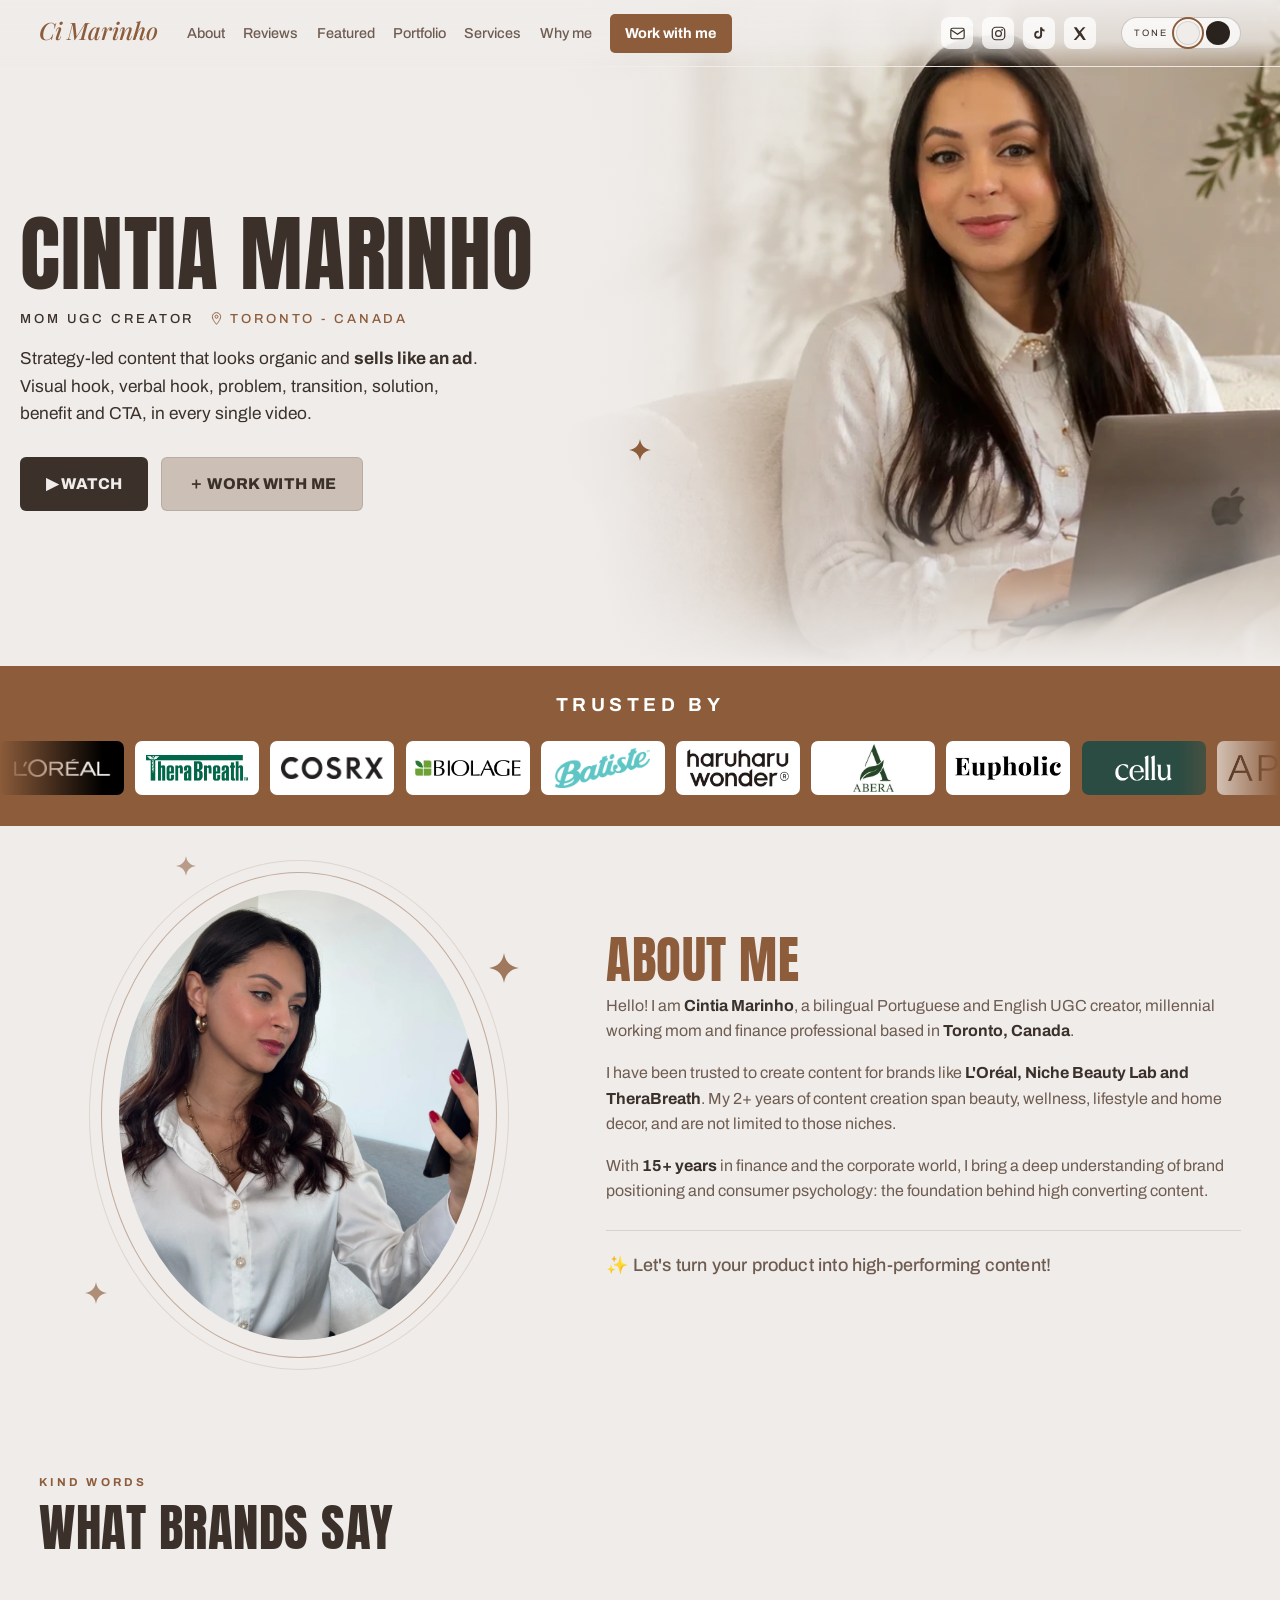
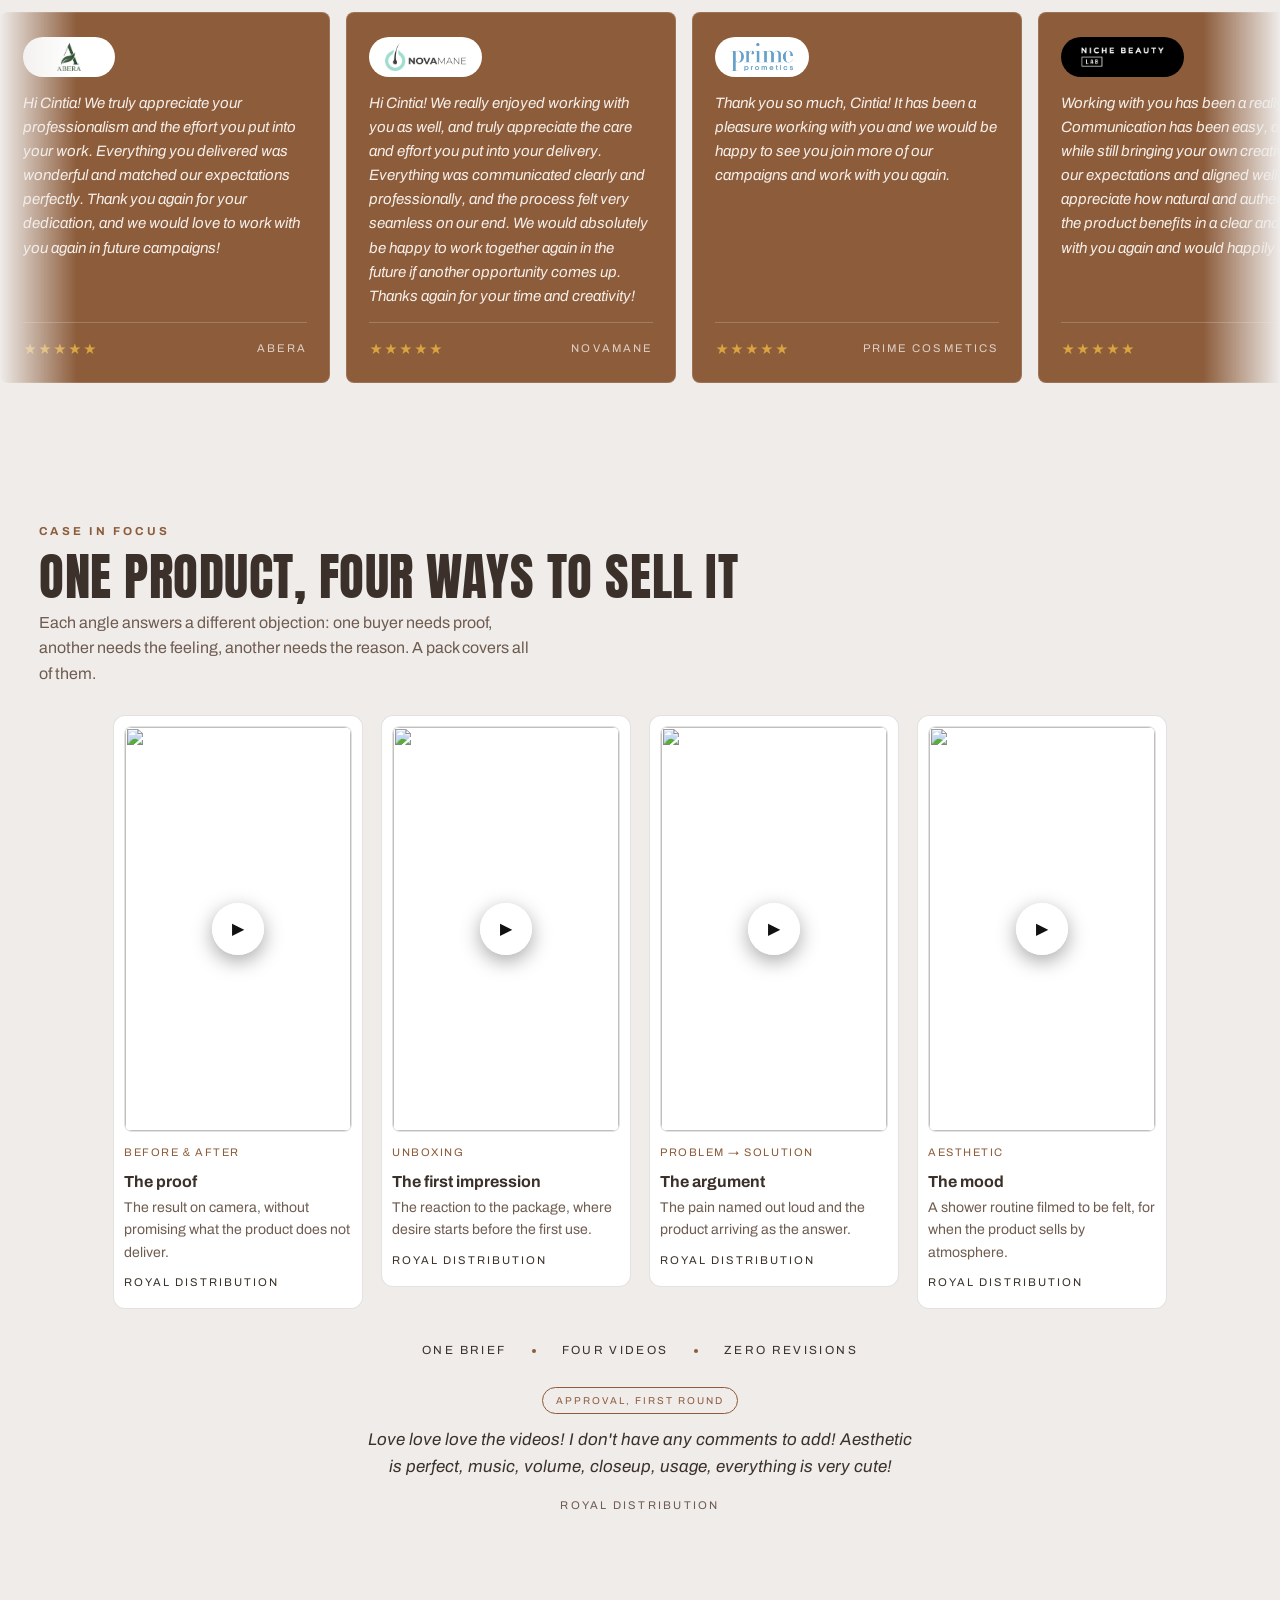
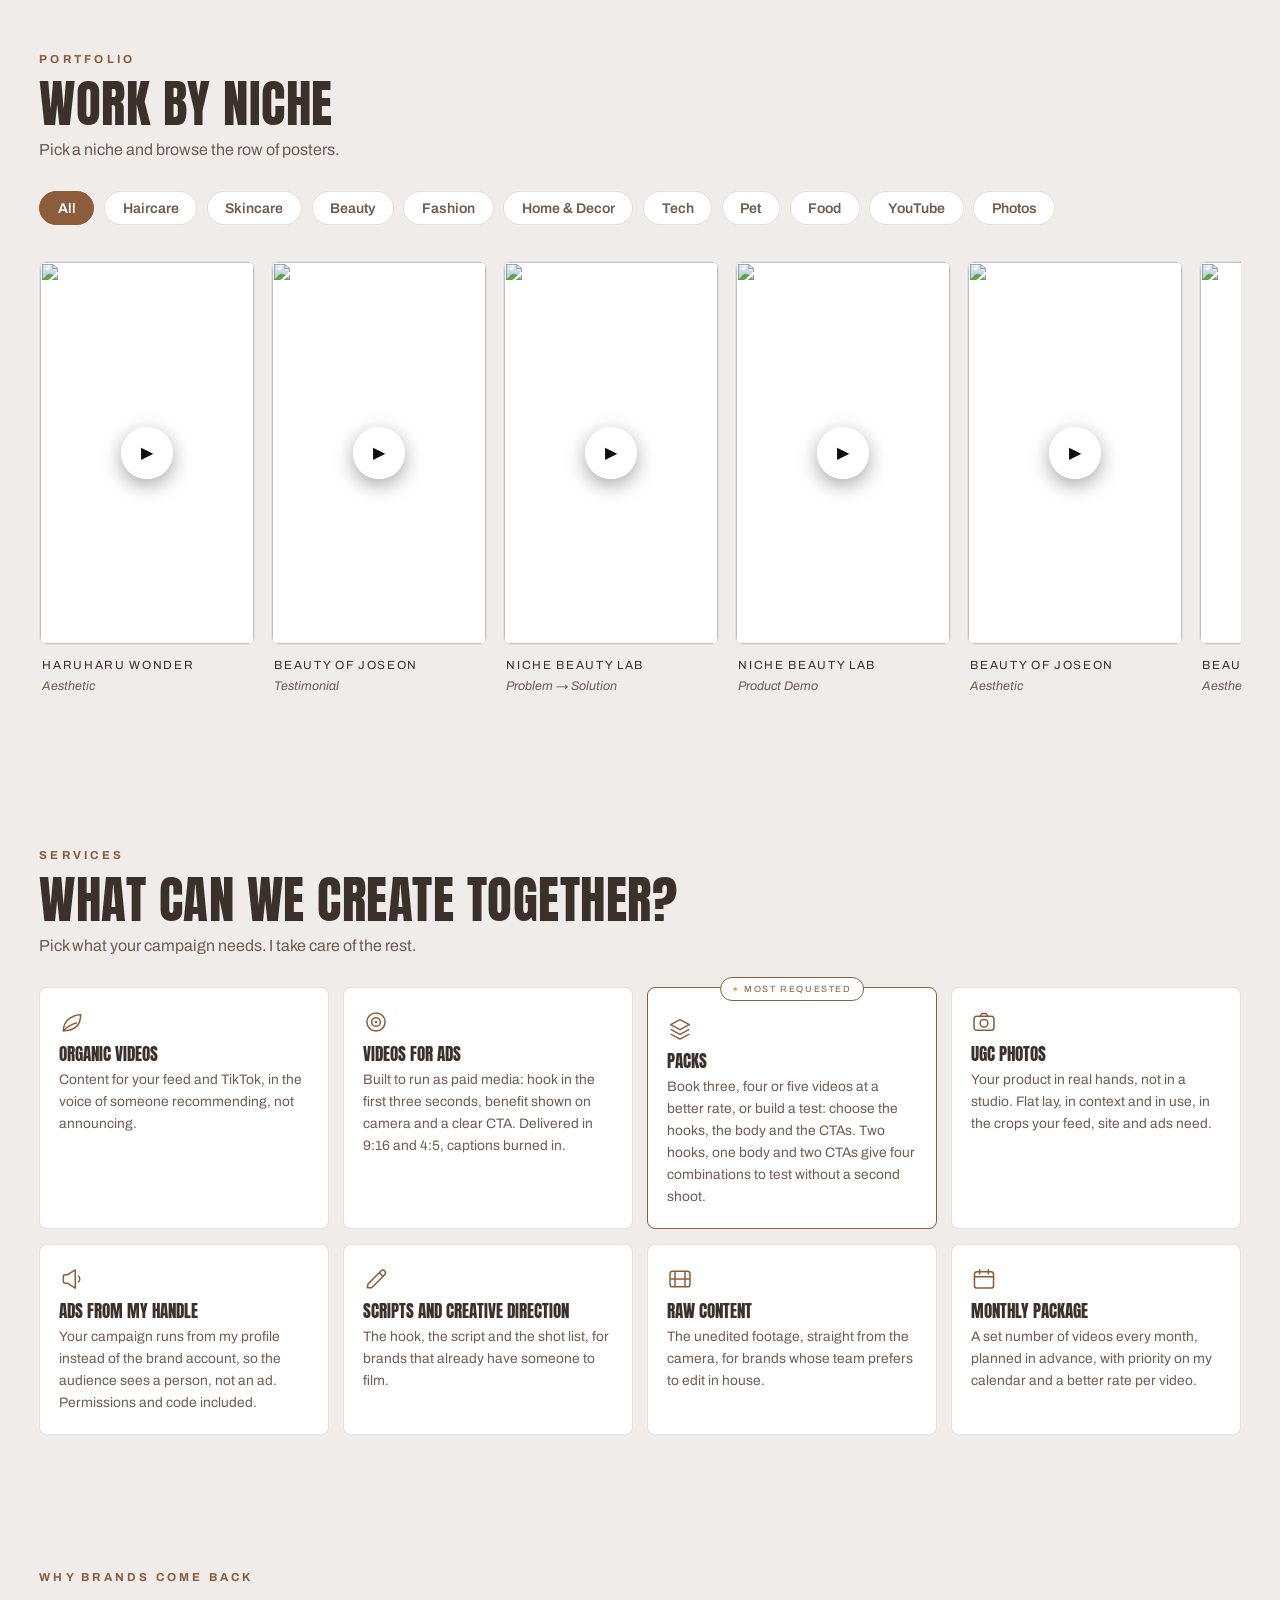
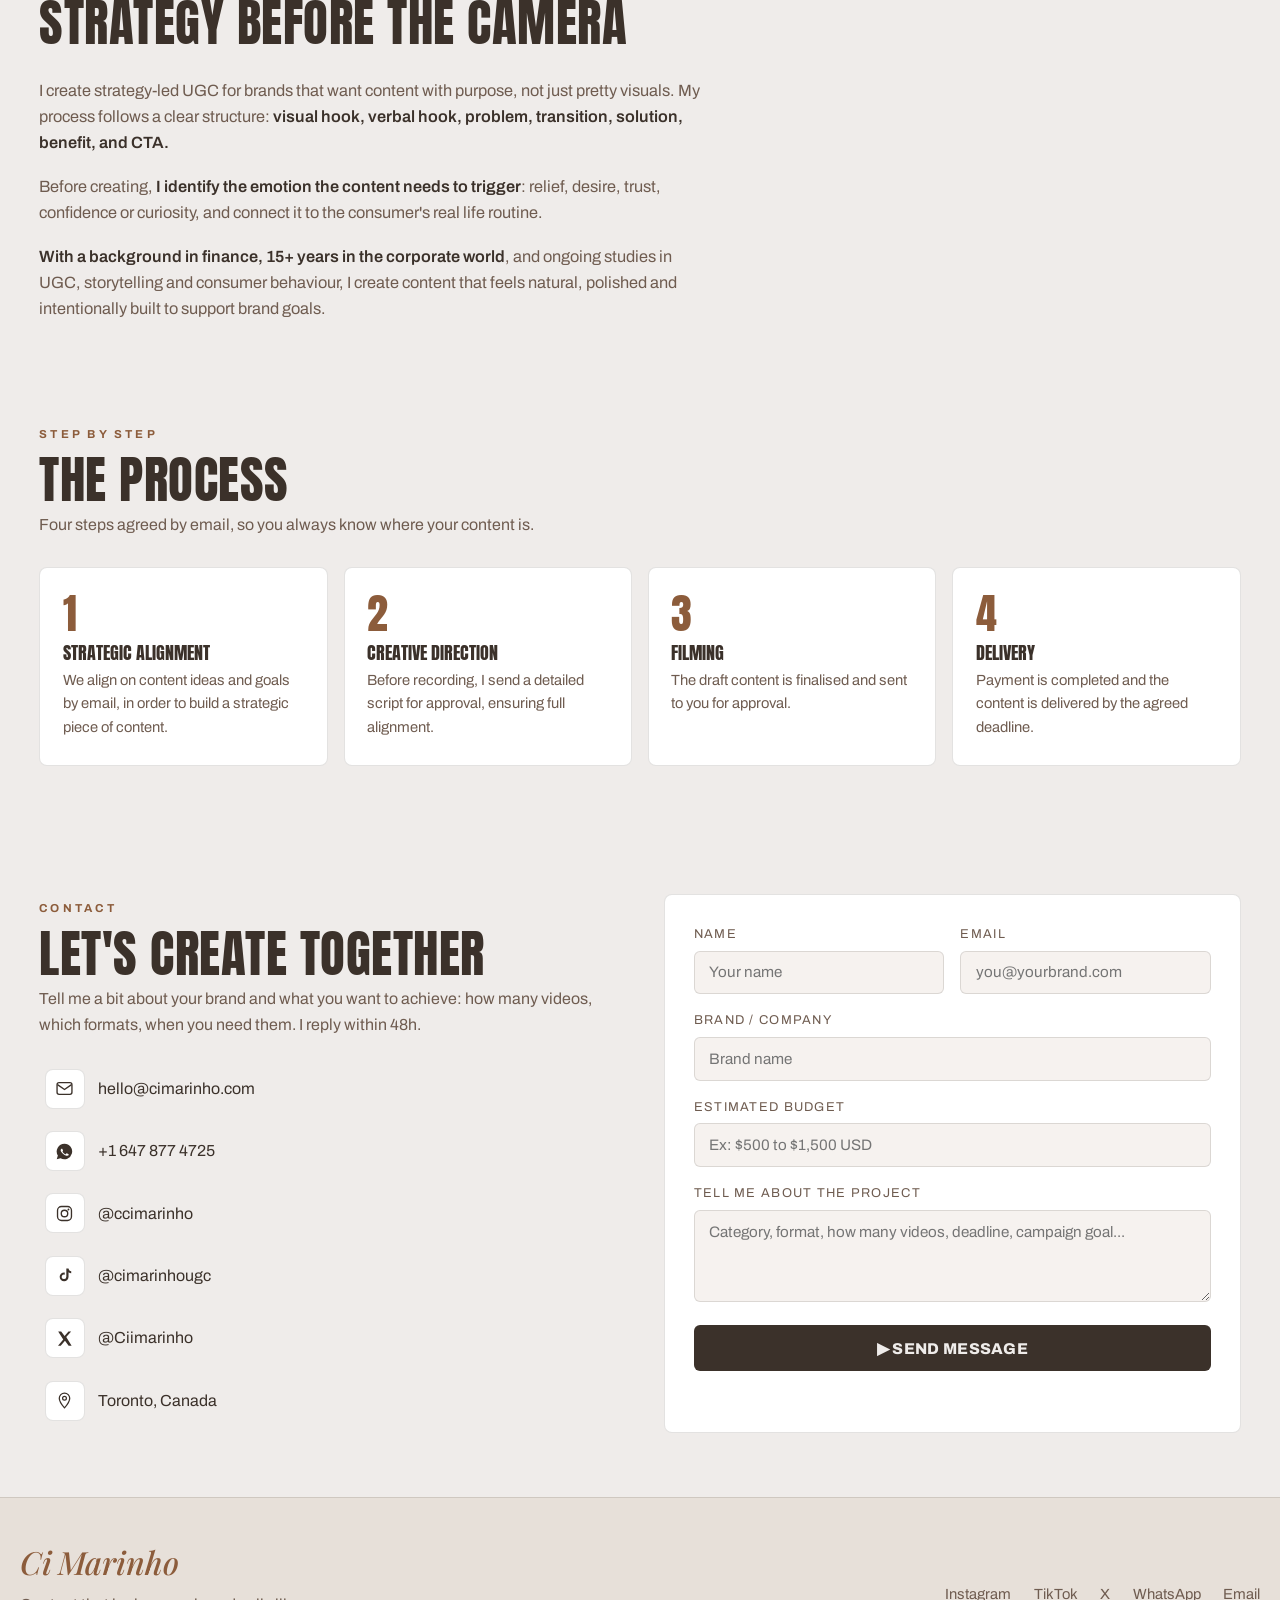
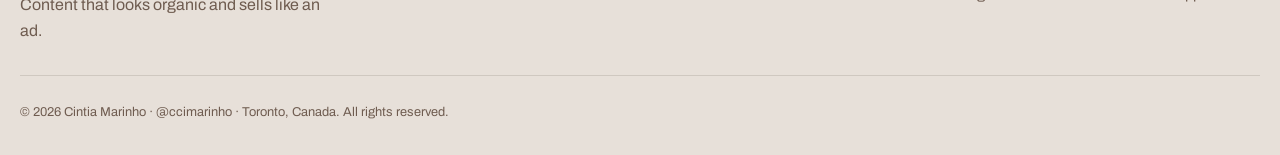
==== commit 779ab1f5: "Inspiração: Referência de take + Ideia de conteúdo; site abre no tom claro; títulos do menu em desta" ====
--- a/index.html
+++ b/index.html
@@ -1,11 +1,11 @@
 <!DOCTYPE html>
-<html lang="en" data-tema="espresso">
+<html lang="en" data-tema="bege">
 <head>
 <meta charset="UTF-8">
 <meta name="viewport" content="width=device-width, initial-scale=1.0">
 <title>Ci Marinho · UGC Creator</title>
 <meta name="description" content="Ci Marinho, bilingual UGC Creator in Toronto. Strategy-led content that looks organic and sells like an ad.">
-<meta name="theme-color" content="#1b1613">
+<meta name="theme-color" content="#efecea">
 <!-- o brilho da marca, na abinha do navegador -->
 <link rel="icon" href="favicon.svg" type="image/svg+xml">
 <link rel="icon" href="favicon-32.png" sizes="32x32" type="image/png">
@@ -753,8 +753,8 @@
       <!-- TROCA DE TOM: temporária, até você escolher entre bege e espresso -->
       <div class="nav__tema" role="group" aria-label="Colour tone">
         <span class="nav__tema-rotulo">Tone</span>
-        <button type="button" data-tema="bege" aria-pressed="false" aria-label="Beige tone" title="Beige tone">Beige</button>
-        <button type="button" data-tema="espresso" aria-pressed="true" aria-label="Espresso tone" title="Espresso tone">Espresso</button>
+        <button type="button" data-tema="bege" aria-pressed="true" aria-label="Beige tone" title="Beige tone">Beige</button>
+        <button type="button" data-tema="espresso" aria-pressed="false" aria-label="Espresso tone" title="Espresso tone">Espresso</button>
       </div>
 
       <button class="nav__burger" id="burger" aria-label="Open menu" aria-expanded="false" aria-controls="navLinks">
@@ -1456,16 +1456,21 @@
    ============================================================ */
 (function registraVisita() {
   if (!/^(www\.)?cimarinho\.com$/.test(location.hostname)) return; /* só no site de verdade */
+  /* robôs (buscadores, verificadores de link, navegadores automáticos) não contam como visita */
+  if (navigator.webdriver || /bot|crawl|spider|slurp|headless|lighthouse|preview|facebookexternalhit|embedly|whatsapp|python|curl|wget/i.test(navigator.userAgent || "")) return;
   try {
-    if (sessionStorage.getItem("visita-contada")) return;
-    sessionStorage.setItem("visita-contada", "1");
+    /* Conta no máximo uma visita por navegador a cada 30 min. Isso evita contar
+       de novo quando a pessoa atualiza a página ou reabre numa aba nova logo depois. */
+    const ult = parseInt(localStorage.getItem("visita-ts") || "0", 10);
+    if (Date.now() - ult < 30 * 60 * 1000) return;
   } catch (e) {}
   const NOMES = [
     [/instagram|^ig$/i, "Instagram"], [/tiktok/i, "TikTok"], [/google/i, "Google"], [/bing/i, "Bing"],
     [/duckduckgo/i, "DuckDuckGo"], [/facebook|^fb(\.com)?$/i, "Facebook"], [/linkedin|lnkd/i, "LinkedIn"],
     [/^t\.co$|twitter|^x(\.com)?$/i, "X"], [/youtube|youtu\.be/i, "YouTube"], [/pinterest/i, "Pinterest"],
     [/whatsapp|wa\.me/i, "WhatsApp"], [/mail|outlook/i, "E-mail"], [/linktr|beacons|bio\.link/i, "Link na bio"],
-    [/canva/i, "Canva"]
+    [/canva/i, "Canva"], [/^plataforma/i, "Plataformas"], [/insense/i, "InSense"], [/billo/i, "Billo"],
+    [/joinbrands/i, "JoinBrands"], [/onbento/i, "onBento"], [/^dm$/i, "DM"], [/^prospec/i, "Prospecção ativa"]
   ];
   const nome = (s) => { const n = NOMES.find(([re]) => re.test(s)); return n ? n[1] : String(s).slice(0, 60); };
   let origem = "Direto";
@@ -1498,6 +1503,7 @@
   }
   async function envia() {
     if (!window.banco) return;
+    try { localStorage.setItem("visita-ts", String(Date.now())); } catch (e) {}
     try {
       const { data } = await banco.auth.getSession();
       if (data && data.session) return;                 /* logada = não conta */
@@ -1506,8 +1512,9 @@
       await banco.from("visitas").insert({ pagina: location.pathname.slice(0, 200), origem, pais, dispositivo });
     } catch (e) { /* silencioso */ }
   }
-  if (document.readyState === "loading") document.addEventListener("DOMContentLoaded", envia);
-  else envia();
+  /* só conta quando aparece sinal de gente de verdade (mexer o mouse, rolar, tocar, teclar).
+     Robôs que abrem o site sozinhos não fazem nada disso, então não entram na conta. */
+  quandoHumano(envia);
 })();
 
 /* ============================================================
@@ -1517,9 +1524,26 @@
    Precisa da tabela "eventos" (sql-eventos.sql). Se não existir,
    falha em silêncio e o site continua normal.
    ============================================================ */
+/* avisa quando a pessoa interagiu de verdade com a página (e não é um robô) */
+function quandoHumano(fn) {
+  if (window.__humano) { fn(); return; }
+  (window.__depoisDoHumano = window.__depoisDoHumano || []).push(fn);
+  if (window.__esperandoHumano) return;
+  window.__esperandoHumano = true;
+  const EVENTOS = ["mousemove", "scroll", "touchstart", "keydown", "pointerdown", "wheel"];
+  const ok = (e) => {
+    if (e && e.isTrusted === false) return;                 /* evento de mentira, disparado por programa */
+    if (document.visibilityState !== "visible") return;
+    window.__humano = true;
+    EVENTOS.forEach(ev => removeEventListener(ev, ok, true));
+    (window.__depoisDoHumano || []).splice(0).forEach(f => { try { f(); } catch (x) {} });
+  };
+  EVENTOS.forEach(ev => addEventListener(ev, ok, { capture: true, passive: true }));
+}
+quandoHumano(function () {});   /* liga o detector sempre, mesmo quando a visita já foi contada */
 async function registraEvento(tipo, detalhe) {
   try {
-    if (!window.banco) return;
+    if (!window.banco || !window.__humano) return;
     const { data } = await banco.auth.getSession();
     if (data && data.session) return;                 /* logada = não conta */
     await banco.from("eventos").insert({
@@ -1532,13 +1556,13 @@
 
 /* clique num vídeo (só vídeo, não foto) */
 document.addEventListener("click", (e) => {
-  const botao = e.target.closest(".poster--video .poster__botao");
+  /* todo vídeo tem data-id (os verticais, os deitados e os destaques); foto tem data-foto e não conta */
+  const botao = e.target.closest(".poster__quadro[data-id] .poster__botao");
   if (!botao) return;
   const quadro = botao.closest(".poster__quadro");
-  const nome = quadro
-    ? [quadro.dataset.marca, quadro.dataset.formato].filter(Boolean).join(" · ")
-    : "";
-  registraEvento("video", nome || "Vídeo");
+  const idv = quadro ? (quadro.dataset.id || "") : "";          /* id do YouTube = único por vídeo */
+  const nome = quadro ? [quadro.dataset.marca, quadro.dataset.formato].filter(Boolean).join(" · ") : "";
+  registraEvento("video", idv || nome || "Vídeo");
 }, true);
 
 /* chegou no formulário (rolou até ele) — conta uma vez por visita */
@@ -1548,7 +1572,8 @@
   let contou = false;
   const obs = new IntersectionObserver((entradas) => {
     for (const ent of entradas) {
-      if (ent.isIntersecting && !contou) {
+      /* só vale se a pessoa rolou até lá de verdade (robô abre a página inteira de uma vez, sem rolar) */
+      if (ent.isIntersecting && !contou && window.__humano && window.scrollY > 300) {
         contou = true;
         registraEvento("form");
         obs.disconnect();
@@ -1631,6 +1656,8 @@
     if (lista.length < 2) return;
     indice = (indice + passo + lista.length) % lista.length;   /* passou do fim, volta ao começo */
     mostrar(lista[indice]);
+    /* passou para o próximo vídeo pela seta ou arrastando: também conta como clique nesse vídeo */
+    if (lista[indice].dataset.id && typeof registraEvento === "function") registraEvento("video", lista[indice].dataset.id);
   }
   function fechar() {
     caixa.classList.remove("is-open");
